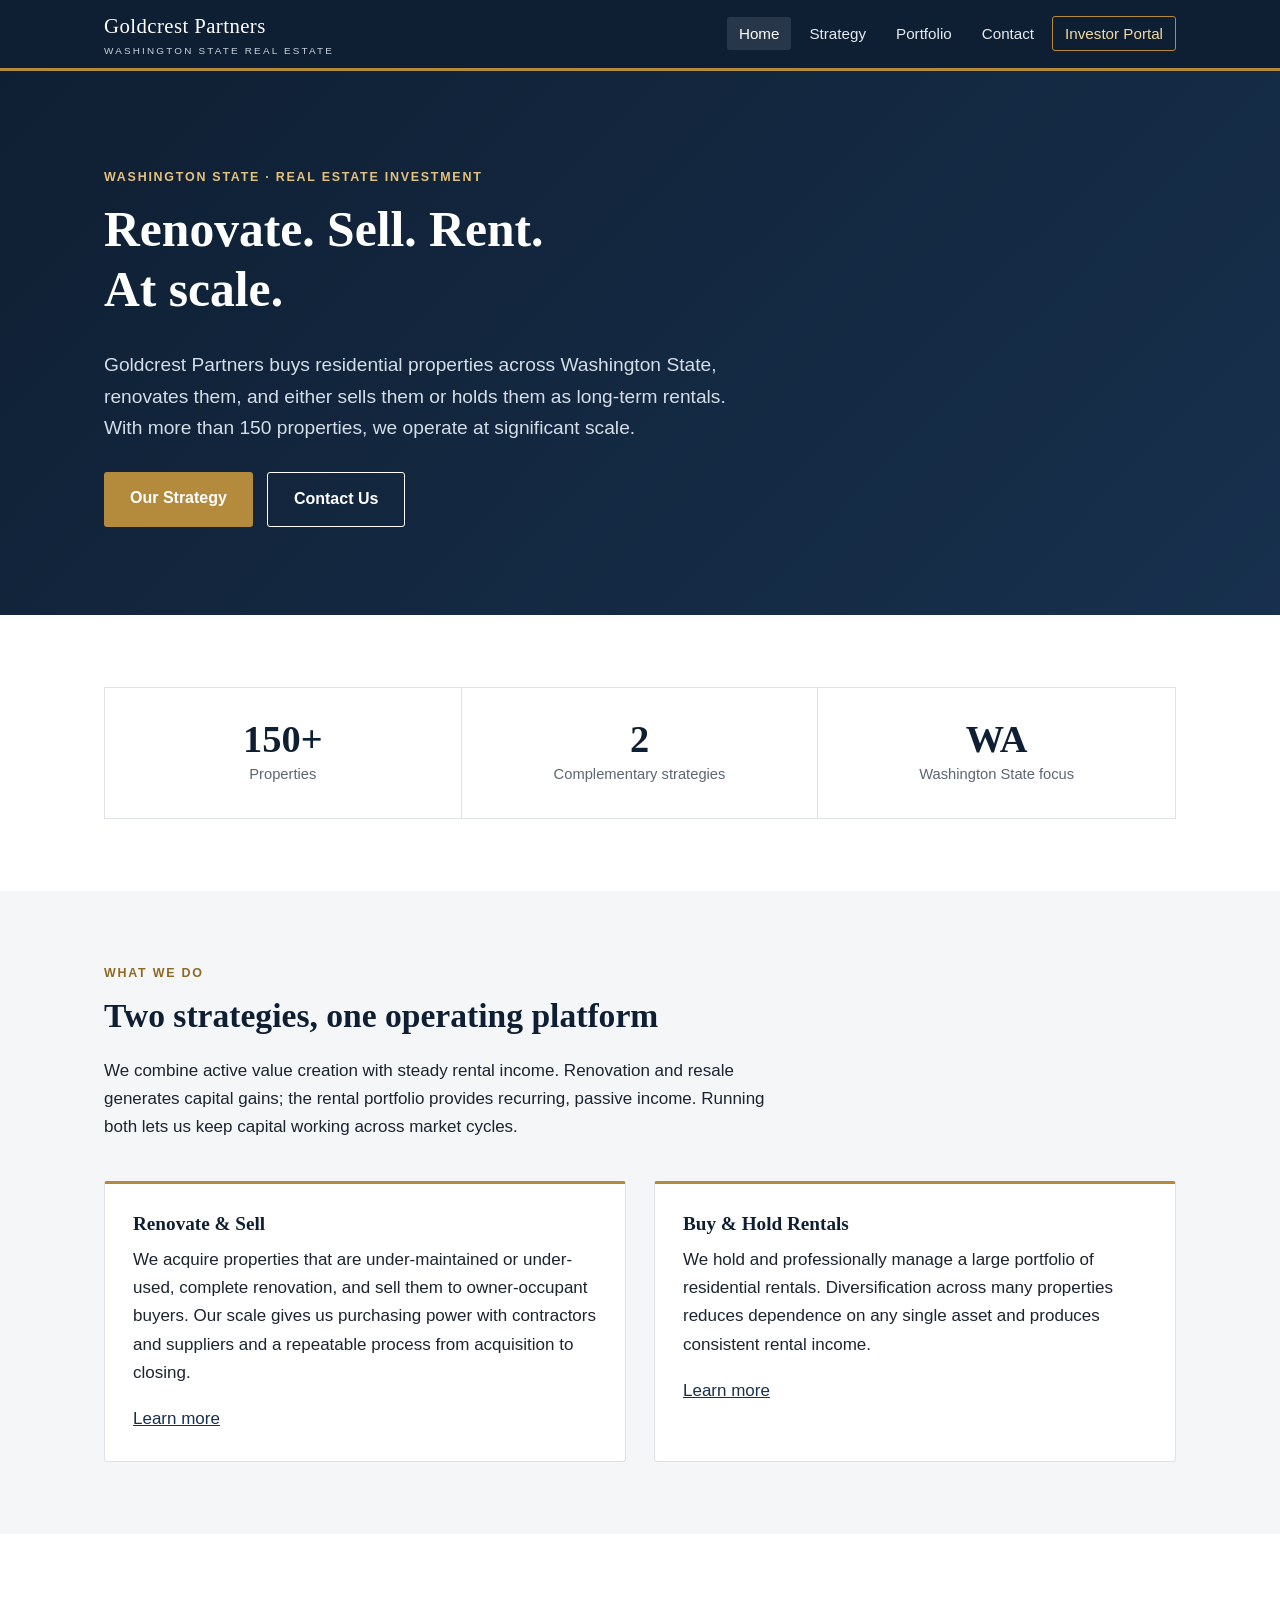
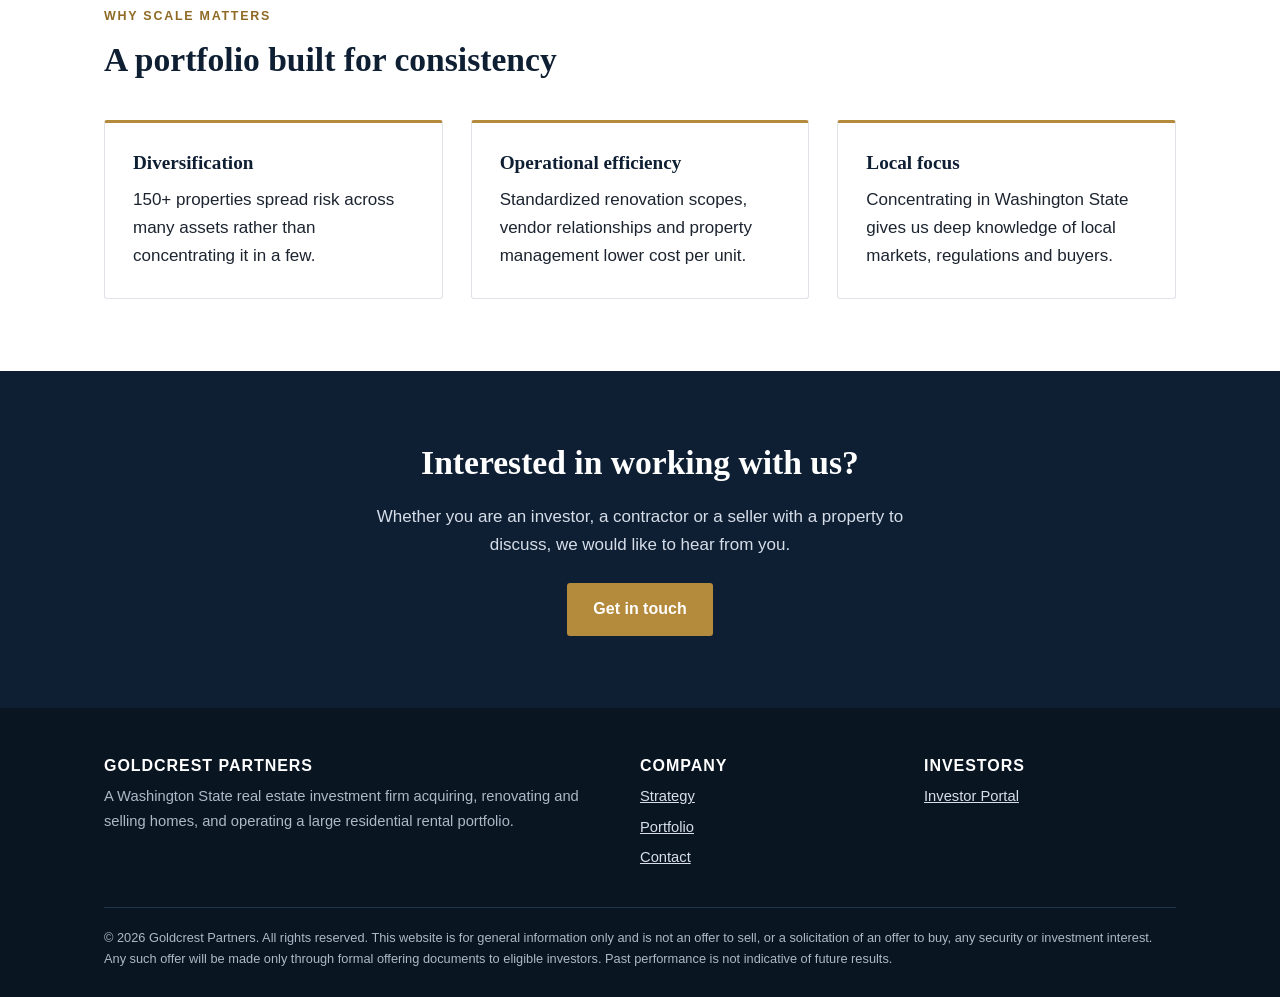
==== goldcrest/index.html @ 15b46da2 "Add Goldcrest Partners static website with SEO files and deploy guide Co-Authored-By: Claude Sonnet " ====
<!DOCTYPE html>
<html lang="en">
<head>
<meta charset="utf-8">
<meta name="viewport" content="width=device-width, initial-scale=1">
<title>Goldcrest Partners | Washington State Real Estate Investment</title>
<meta name="description" content="Goldcrest Partners renovates and sells homes and operates a 150+ property rental portfolio across Washington State.">
<meta name="robots" content="index, follow">
<link rel="canonical" href="https://www.example.com/">
<meta property="og:type" content="website">
<meta property="og:site_name" content="Goldcrest Partners">
<meta property="og:title" content="Goldcrest Partners | Washington State Real Estate Investment">
<meta property="og:description" content="Goldcrest Partners renovates and sells homes and operates a 150+ property rental portfolio across Washington State.">
<meta property="og:url" content="https://www.example.com/">
<link rel="icon" href="favicon.svg" type="image/svg+xml">
<link rel="stylesheet" href="css/styles.css">
<script type="application/ld+json">
{"@context":"https://schema.org","@type":"Organization","name":"Goldcrest Partners","url":"https://www.example.com/","description":"Washington State real estate investment firm: renovation and resale of residential properties and a large rental portfolio."}
</script>
</head>
<body>
<a class="skip" href="#main">Skip to content</a>
<header class="site-header">
<div class="wrap">
<a class="brand" href="index.html" aria-label="Goldcrest Partners home"><span>Goldcrest Partners<small>Washington State Real Estate</small></span></a>
<button class="nav-toggle" aria-controls="site-nav" aria-expanded="false">Menu</button>
<nav class="nav" id="site-nav" aria-label="Main"><ul><li><a href="index.html" aria-current="page">Home</a></li><li><a href="strategy.html">Strategy</a></li><li><a href="portfolio.html">Portfolio</a></li><li><a href="contact.html">Contact</a></li><li><a class="portal-link" href="portal.html">Investor Portal</a></li></ul></nav>
</div>
</header>
<main id="main">
<div class="hero"><div class="wrap">
<div class="eyebrow">Washington State &middot; Real Estate Investment</div>
<h1>Renovate. Sell. Rent. At scale.</h1>
<p class="lead">Goldcrest Partners buys residential properties across Washington State, renovates them, and either sells them or holds them as long-term rentals. With more than 150 properties, we operate at significant scale.</p>
<div class="actions"><a class="btn" href="strategy.html">Our Strategy</a><a class="btn outline" href="contact.html">Contact Us</a></div>
</div></div>
<section><div class="wrap">
<div class="stats">
<div class="stat"><strong>150+</strong><span>Properties</span></div>
<div class="stat"><strong>2</strong><span>Complementary strategies</span></div>
<div class="stat"><strong>WA</strong><span>Washington State focus</span></div>
</div></div></section>
<section class="alt"><div class="wrap">
<div class="section-head"><div class="eyebrow">What we do</div><h2>Two strategies, one operating platform</h2>
<p>We combine active value creation with steady rental income. Renovation and resale generates capital gains; the rental portfolio provides recurring, passive income. Running both lets us keep capital working across market cycles.</p></div>
<div class="grid g2">
<div class="card"><h3>Renovate &amp; Sell</h3><p>We acquire properties that are under-maintained or under-used, complete renovation, and sell them to owner-occupant buyers. Our scale gives us purchasing power with contractors and suppliers and a repeatable process from acquisition to closing.</p><p><a href="strategy.html#flip">Learn more</a></p></div>
<div class="card"><h3>Buy &amp; Hold Rentals</h3><p>We hold and professionally manage a large portfolio of residential rentals. Diversification across many properties reduces dependence on any single asset and produces consistent rental income.</p><p><a href="strategy.html#rental">Learn more</a></p></div>
</div></div></section>
<section><div class="wrap">
<div class="section-head"><div class="eyebrow">Why scale matters</div><h2>A portfolio built for consistency</h2></div>
<div class="grid g3">
<div class="card"><h3>Diversification</h3><p>150+ properties spread risk across many assets rather than concentrating it in a few.</p></div>
<div class="card"><h3>Operational efficiency</h3><p>Standardized renovation scopes, vendor relationships and property management lower cost per unit.</p></div>
<div class="card"><h3>Local focus</h3><p>Concentrating in Washington State gives us deep knowledge of local markets, regulations and buyers.</p></div>
</div></div></section>
<section class="cta"><div class="wrap"><h2>Interested in working with us?</h2><p>Whether you are an investor, a contractor or a seller with a property to discuss, we would like to hear from you.</p><a class="btn" href="contact.html">Get in touch</a></div></section>
</main>
<footer class="site-footer">
<div class="wrap">
<div class="foot-grid">
<div><h3>Goldcrest Partners</h3><p>A Washington State real estate investment firm acquiring, renovating and selling homes, and operating a large residential rental portfolio.</p></div>
<div><h3>Company</h3><ul><li><a href="strategy.html">Strategy</a></li><li><a href="portfolio.html">Portfolio</a></li><li><a href="contact.html">Contact</a></li></ul></div>
<div><h3>Investors</h3><ul><li><a href="portal.html">Investor Portal</a></li></ul></div>
</div>
<div class="legal">&copy; <span id="yr">2026</span> Goldcrest Partners. All rights reserved. This website is for general information only and is not an offer to sell, or a solicitation of an offer to buy, any security or investment interest. Any such offer will be made only through formal offering documents to eligible investors. Past performance is not indicative of future results.</div>
</div>
</footer>
<script src="js/main.js"></script>
</body>
</html>
---- goldcrest/css/styles.css ----
:root{
  --navy:#0f1f33;
  --navy-2:#17304d;
  --gold:#b48a3c;
  --gold-dark:#8f6a25;
  --ink:#1c2430;
  --muted:#5b6675;
  --line:#dfe3e8;
  --bg:#ffffff;
  --bg-alt:#f5f6f8;
  --max:1120px;
  --serif:Georgia,"Times New Roman",serif;
  --sans:-apple-system,BlinkMacSystemFont,"Segoe UI",Roboto,Helvetica,Arial,sans-serif;
}
*{box-sizing:border-box}
html{scroll-behavior:auto}
body{margin:0;font-family:var(--sans);color:var(--ink);background:var(--bg);line-height:1.65;font-size:17px}
img,svg{max-width:100%;display:block}
a{color:var(--navy-2)}
a:hover{color:var(--gold-dark)}
.wrap{max-width:var(--max);margin:0 auto;padding:0 24px}
h1,h2,h3{font-family:var(--serif);color:var(--navy);line-height:1.2;margin:0 0 .6em;font-weight:600}
h1{font-size:clamp(2rem,4.2vw,3.1rem)}
h2{font-size:clamp(1.55rem,2.8vw,2.1rem)}
h3{font-size:1.2rem}
p{margin:0 0 1.1em}
.eyebrow{font-size:.78rem;letter-spacing:.14em;text-transform:uppercase;color:var(--gold-dark);font-weight:600;margin-bottom:.8rem}
.skip{position:absolute;left:-999px;top:0;background:var(--navy);color:#fff;padding:10px 14px;z-index:20}
.skip:focus{left:8px;top:8px}

/* header */
.site-header{background:var(--navy);color:#fff;position:sticky;top:0;z-index:10;border-bottom:3px solid var(--gold)}
.site-header .wrap{display:flex;align-items:center;justify-content:space-between;min-height:68px}
.brand{display:flex;align-items:center;gap:12px;color:#fff;text-decoration:none;font-family:var(--serif);font-size:1.3rem;letter-spacing:.02em}
.brand:hover{color:#fff}
.brand small{display:block;font-family:var(--sans);font-size:.62rem;letter-spacing:.22em;text-transform:uppercase;color:#c9d2de}
.nav ul{list-style:none;margin:0;padding:0;display:flex;gap:6px;align-items:center}
.nav a{color:#e6ebf2;text-decoration:none;padding:8px 12px;font-size:.95rem;border-radius:3px}
.nav a:hover,.nav a[aria-current="page"]{color:#fff;background:rgba(255,255,255,.1)}
.nav .portal-link{border:1px solid var(--gold);color:#f1d9a3}
.nav-toggle{display:none;background:none;border:1px solid #5d7089;color:#fff;padding:8px 12px;font-size:.9rem;border-radius:3px;cursor:pointer}

/* buttons */
.btn{display:inline-block;padding:13px 26px;background:var(--gold);color:#fff;text-decoration:none;font-weight:600;border-radius:3px;border:0;font-size:1rem;cursor:pointer;font-family:var(--sans)}
.btn:hover{background:var(--gold-dark);color:#fff}
.btn.outline{background:transparent;border:1px solid #fff}
.btn.outline:hover{background:rgba(255,255,255,.12)}

/* hero */
.hero{background:linear-gradient(135deg,var(--navy) 0%,var(--navy-2) 100%);color:#fff;padding:96px 0 88px}
.hero h1{color:#fff;max-width:18ch}
.hero p.lead{font-size:1.2rem;color:#d5dde8;max-width:62ch}
.hero .eyebrow{color:#e3c27d}
.hero .actions{display:flex;gap:14px;flex-wrap:wrap;margin-top:28px}
.page-hero{background:var(--navy);color:#fff;padding:64px 0 56px}
.page-hero h1{color:#fff;margin-bottom:.3em}
.page-hero p{color:#d5dde8;max-width:64ch;margin:0}
.page-hero .eyebrow{color:#e3c27d}

/* sections */
section{padding:72px 0}
section.alt{background:var(--bg-alt)}
.section-head{max-width:70ch;margin-bottom:40px}
.grid{display:grid;gap:28px}
.g2{grid-template-columns:repeat(2,1fr)}
.g3{grid-template-columns:repeat(3,1fr)}
.card{background:#fff;border:1px solid var(--line);border-top:3px solid var(--gold);padding:28px;border-radius:3px}
.card p:last-child{margin-bottom:0}
.stats{display:grid;grid-template-columns:repeat(3,1fr);gap:0;border:1px solid var(--line);background:#fff}
.stat{padding:30px;text-align:center;border-right:1px solid var(--line)}
.stat:last-child{border-right:0}
.stat strong{display:block;font-family:var(--serif);font-size:2.4rem;color:var(--navy);line-height:1.1}
.stat span{color:var(--muted);font-size:.92rem}
.steps{counter-reset:s;list-style:none;margin:0;padding:0;display:grid;gap:18px}
.steps li{counter-increment:s;position:relative;padding:4px 0 4px 56px}
.steps li::before{content:counter(s);position:absolute;left:0;top:0;width:38px;height:38px;border-radius:50%;background:var(--navy);color:#fff;display:flex;align-items:center;justify-content:center;font-family:var(--serif)}
.steps strong{display:block;color:var(--navy)}
.checks{list-style:none;padding:0;margin:0 0 1.1em}
.checks li{padding-left:26px;position:relative;margin-bottom:.5em}
.checks li::before{content:"";position:absolute;left:0;top:.65em;width:12px;height:2px;background:var(--gold)}
table.data{width:100%;border-collapse:collapse;background:#fff;border:1px solid var(--line)}
table.data th,table.data td{text-align:left;padding:14px 18px;border-bottom:1px solid var(--line);vertical-align:top}
table.data th{background:var(--navy);color:#fff;font-weight:600;font-size:.92rem}
.cta{background:var(--navy);color:#fff;text-align:center}
.cta h2{color:#fff}
.cta p{color:#d5dde8;max-width:60ch;margin:0 auto 24px}
.note{font-size:.88rem;color:var(--muted)}

/* forms */
form{max-width:560px}
label{display:block;font-weight:600;margin:0 0 6px;font-size:.95rem;color:var(--navy)}
input,select,textarea{width:100%;padding:12px 14px;border:1px solid #b9c1cc;border-radius:3px;font:inherit;margin-bottom:18px;background:#fff;color:var(--ink)}
input:focus,select:focus,textarea:focus{outline:2px solid var(--gold);outline-offset:1px}
textarea{min-height:140px;resize:vertical}
.form-msg{display:none;padding:14px 16px;border-left:4px solid var(--gold);background:#fbf5e8;margin-top:18px;font-size:.95rem}
.form-msg.show{display:block}
.hp{position:absolute;left:-9999px}
.portal-box{max-width:440px;margin:0 auto;background:#fff;border:1px solid var(--line);border-top:3px solid var(--gold);padding:36px;border-radius:3px}

/* footer */
.site-footer{background:#0a1522;color:#aeb9c8;padding:48px 0 28px;font-size:.92rem}
.site-footer a{color:#d7dee9}
.foot-grid{display:grid;grid-template-columns:2fr 1fr 1fr;gap:32px;margin-bottom:32px}
.site-footer h3{color:#fff;font-size:1rem;font-family:var(--sans);letter-spacing:.06em;text-transform:uppercase}
.site-footer ul{list-style:none;margin:0;padding:0}
.site-footer li{margin-bottom:6px}
.legal{border-top:1px solid #213349;padding-top:20px;font-size:.8rem;line-height:1.6}

@media(max-width:820px){
  .g2,.g3,.stats,.foot-grid{grid-template-columns:1fr}
  .stat{border-right:0;border-bottom:1px solid var(--line)}
  .stat:last-child{border-bottom:0}
  .nav-toggle{display:block}
  .nav{display:none;position:absolute;left:0;right:0;top:100%;background:var(--navy);border-bottom:3px solid var(--gold)}
  .nav.open{display:block}
  .nav ul{flex-direction:column;align-items:stretch;padding:12px 24px 20px}
  .site-header .wrap{position:relative}
  section{padding:52px 0}
  .hero{padding:64px 0}
}
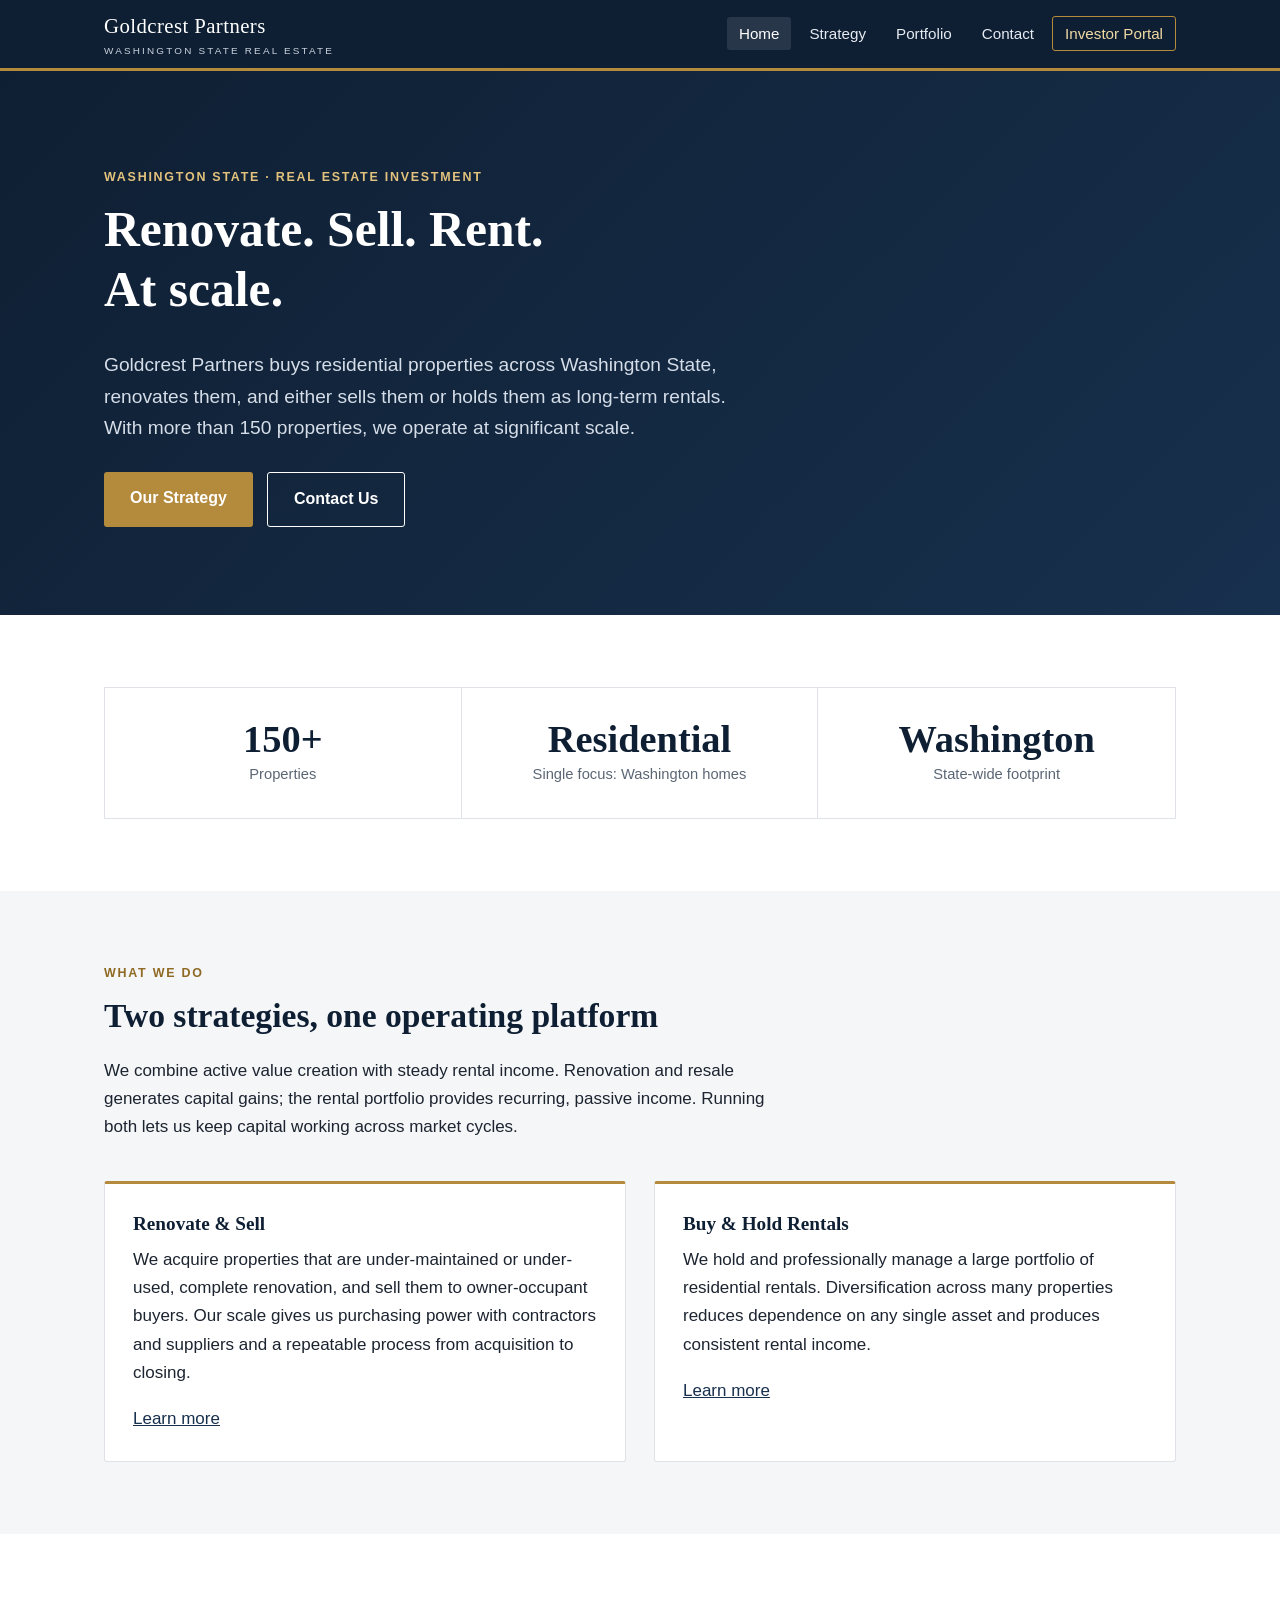
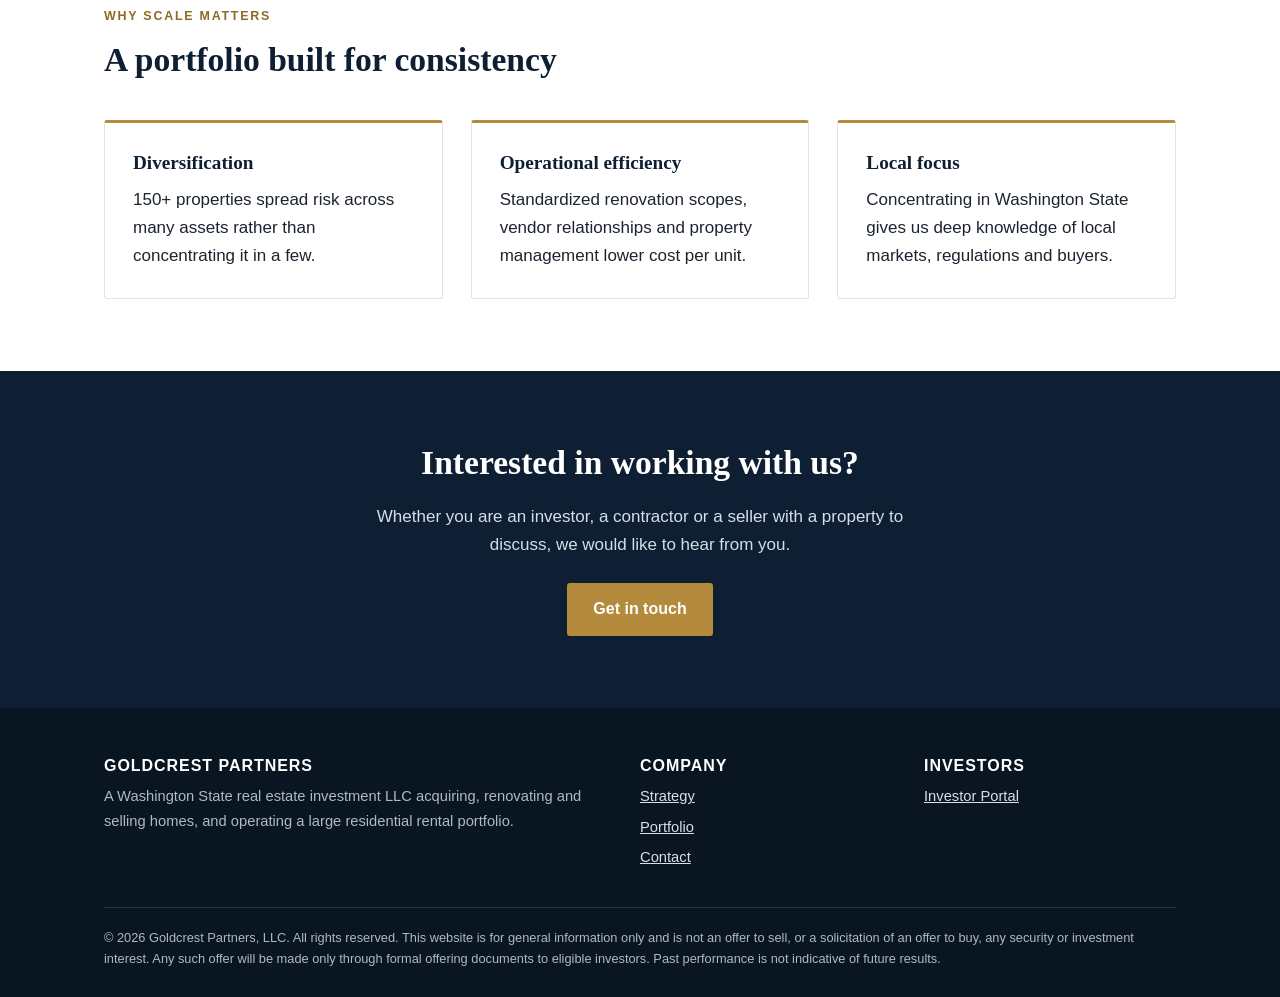
==== commit 0958dee3: "Present firm as an LLC and limit stat tiles to footprint only Co-Authored-By: Claude Sonnet 5.5 <nor" ====
--- a/goldcrest/index.html
+++ b/goldcrest/index.html
@@ -37,8 +37,8 @@
 <section><div class="wrap">
 <div class="stats">
 <div class="stat"><strong>150+</strong><span>Properties</span></div>
-<div class="stat"><strong>2</strong><span>Complementary strategies</span></div>
-<div class="stat"><strong>WA</strong><span>Washington State focus</span></div>
+<div class="stat"><strong>Residential</strong><span>Single focus: Washington homes</span></div>
+<div class="stat"><strong>Washington</strong><span>State-wide footprint</span></div>
 </div></div></section>
 <section class="alt"><div class="wrap">
 <div class="section-head"><div class="eyebrow">What we do</div><h2>Two strategies, one operating platform</h2>
@@ -59,11 +59,11 @@
 <footer class="site-footer">
 <div class="wrap">
 <div class="foot-grid">
-<div><h3>Goldcrest Partners</h3><p>A Washington State real estate investment firm acquiring, renovating and selling homes, and operating a large residential rental portfolio.</p></div>
+<div><h3>Goldcrest Partners</h3><p>A Washington State real estate investment LLC acquiring, renovating and selling homes, and operating a large residential rental portfolio.</p></div>
 <div><h3>Company</h3><ul><li><a href="strategy.html">Strategy</a></li><li><a href="portfolio.html">Portfolio</a></li><li><a href="contact.html">Contact</a></li></ul></div>
 <div><h3>Investors</h3><ul><li><a href="portal.html">Investor Portal</a></li></ul></div>
 </div>
-<div class="legal">&copy; <span id="yr">2026</span> Goldcrest Partners. All rights reserved. This website is for general information only and is not an offer to sell, or a solicitation of an offer to buy, any security or investment interest. Any such offer will be made only through formal offering documents to eligible investors. Past performance is not indicative of future results.</div>
+<div class="legal">&copy; <span id="yr">2026</span> Goldcrest Partners, LLC. All rights reserved. This website is for general information only and is not an offer to sell, or a solicitation of an offer to buy, any security or investment interest. Any such offer will be made only through formal offering documents to eligible investors. Past performance is not indicative of future results.</div>
 </div>
 </footer>
 <script src="js/main.js"></script>
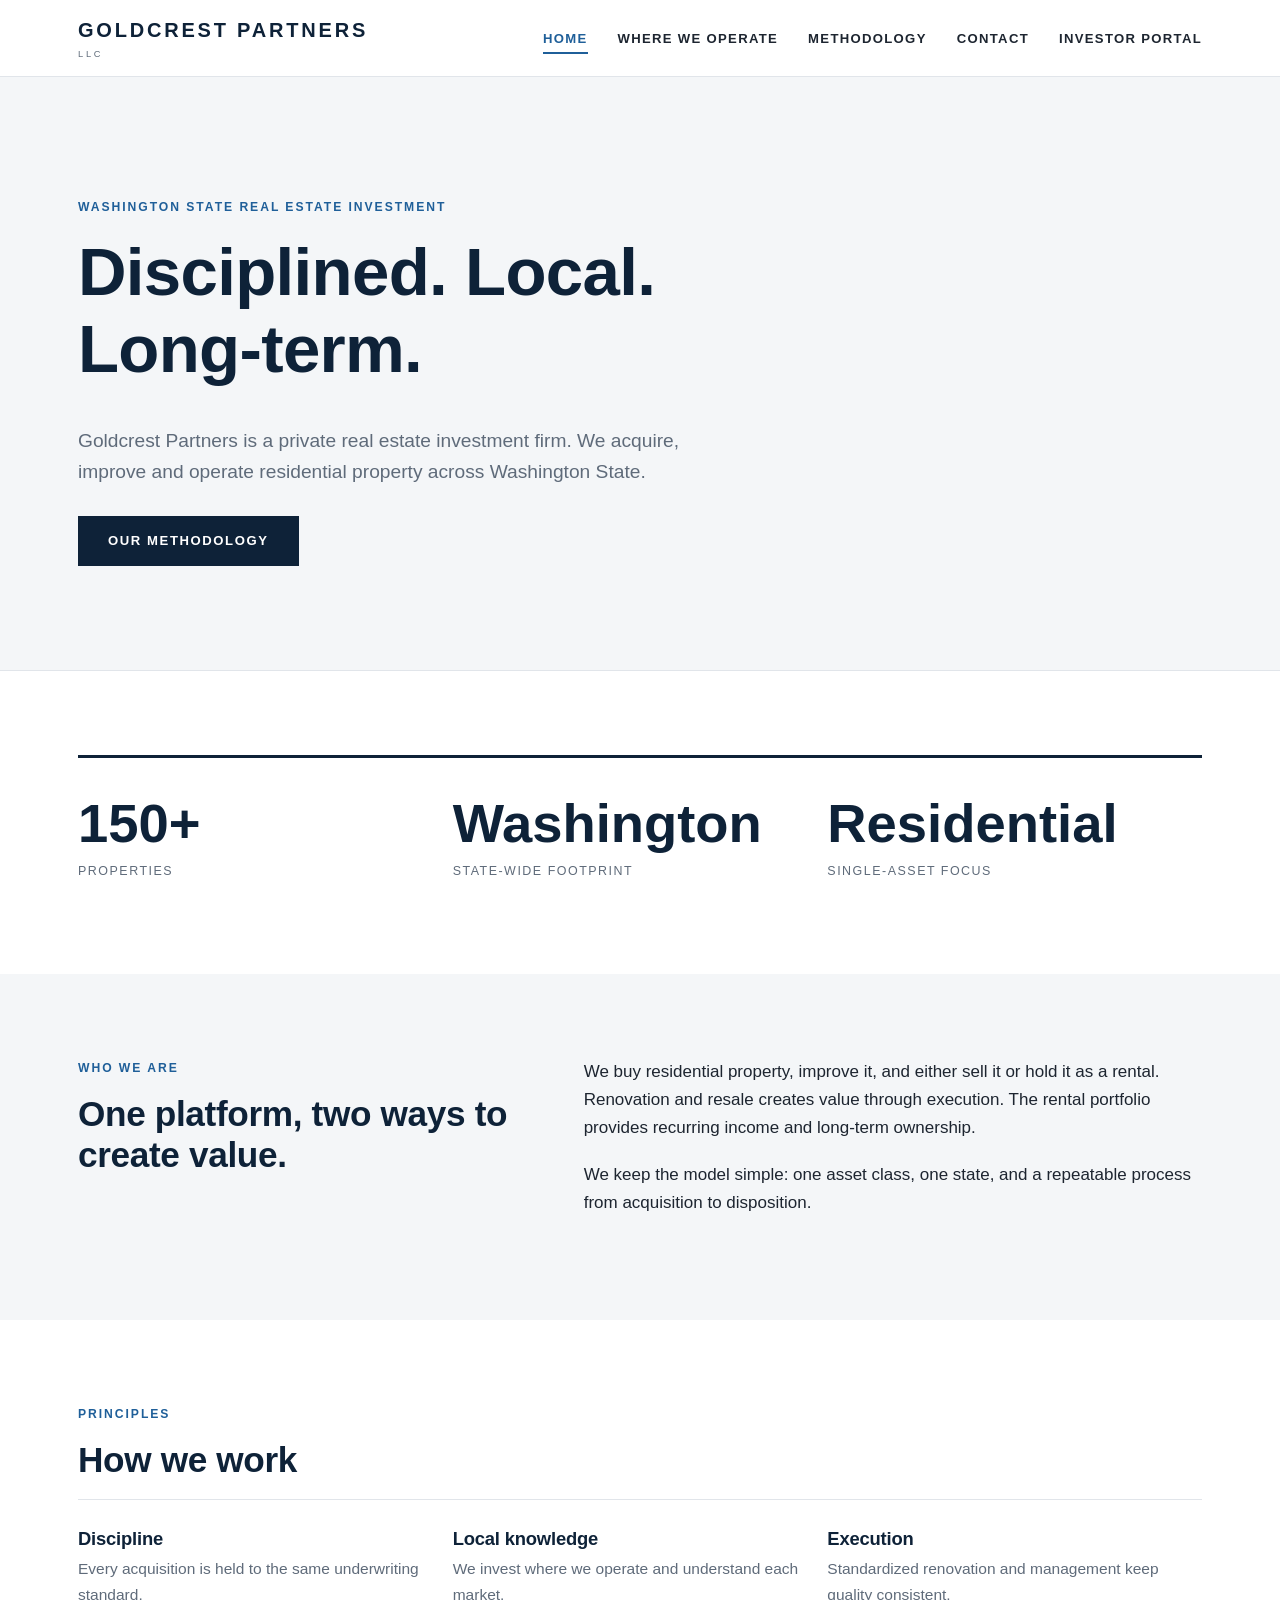
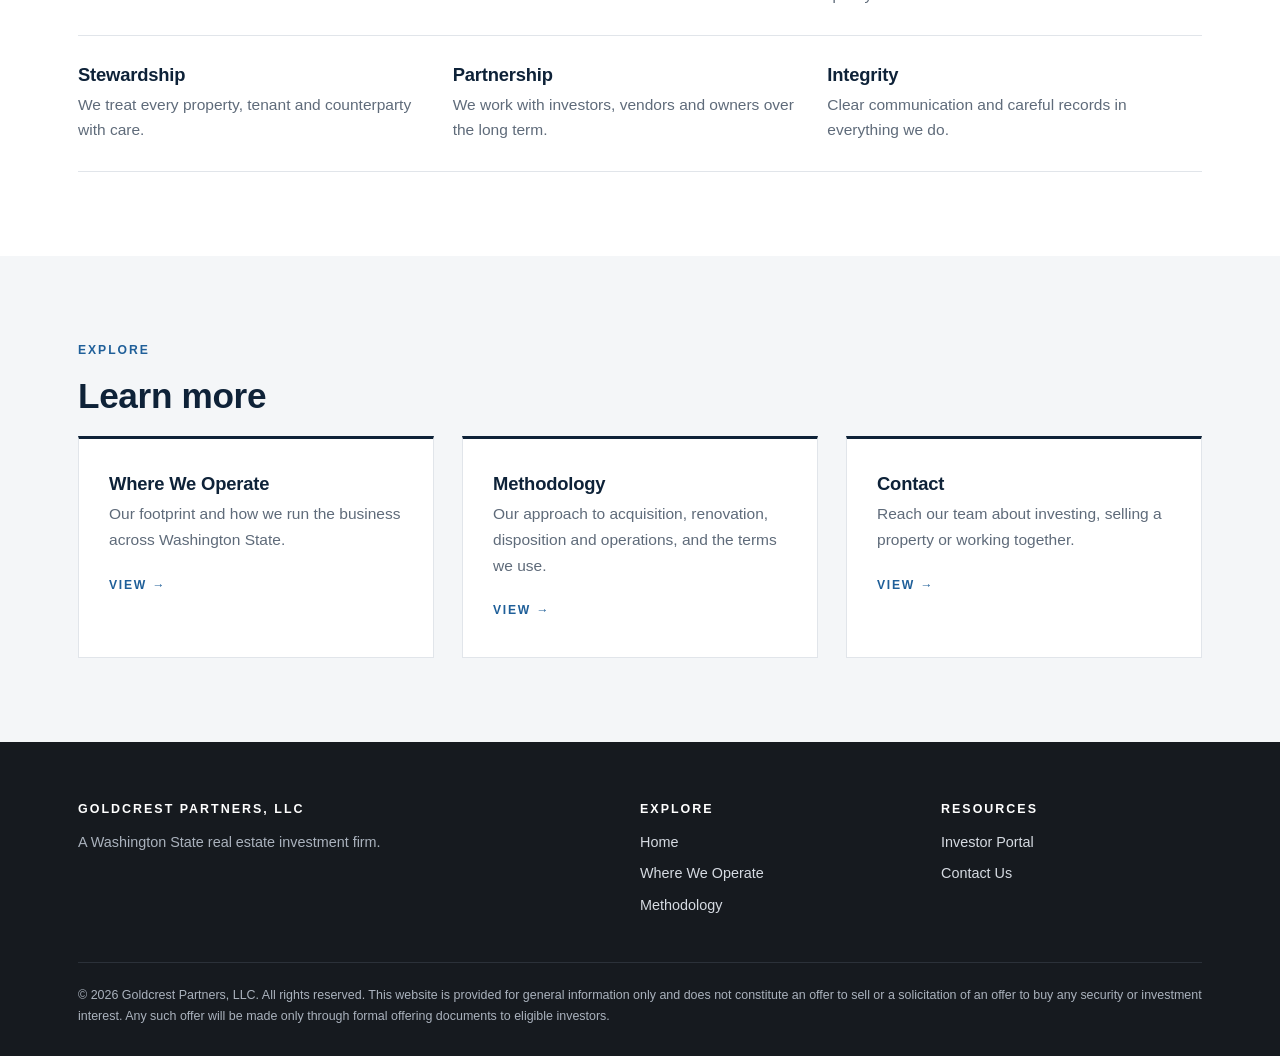
==== commit 1e087aff: "Restructure site: operations, methodology and contact pages; decoy-style portal login Co-Authored-By" ====
--- a/goldcrest/index.html
+++ b/goldcrest/index.html
@@ -3,69 +3,65 @@
 <head>
 <meta charset="utf-8">
 <meta name="viewport" content="width=device-width, initial-scale=1">
-<title>Goldcrest Partners | Washington State Real Estate Investment</title>
-<meta name="description" content="Goldcrest Partners renovates and sells homes and operates a 150+ property rental portfolio across Washington State.">
+<title>Goldcrest Partners, LLC | Washington State Real Estate</title>
+<meta name="description" content="Goldcrest Partners, LLC is a Washington State real estate investment firm focused on residential renovation, resale and rental.">
 <meta name="robots" content="index, follow">
 <link rel="canonical" href="https://www.example.com/">
 <meta property="og:type" content="website">
-<meta property="og:site_name" content="Goldcrest Partners">
-<meta property="og:title" content="Goldcrest Partners | Washington State Real Estate Investment">
-<meta property="og:description" content="Goldcrest Partners renovates and sells homes and operates a 150+ property rental portfolio across Washington State.">
+<meta property="og:site_name" content="Goldcrest Partners, LLC">
+<meta property="og:title" content="Goldcrest Partners, LLC | Washington State Real Estate">
+<meta property="og:description" content="Goldcrest Partners, LLC is a Washington State real estate investment firm focused on residential renovation, resale and rental.">
 <meta property="og:url" content="https://www.example.com/">
 <link rel="icon" href="favicon.svg" type="image/svg+xml">
 <link rel="stylesheet" href="css/styles.css">
-<script type="application/ld+json">
-{"@context":"https://schema.org","@type":"Organization","name":"Goldcrest Partners","url":"https://www.example.com/","description":"Washington State real estate investment firm: renovation and resale of residential properties and a large rental portfolio."}
-</script>
+<script type="application/ld+json">{"@context":"https://schema.org","@type":"Organization","name":"Goldcrest Partners, LLC","url":"https://www.example.com/","description":"Washington State real estate investment firm."}</script>
 </head>
 <body>
 <a class="skip" href="#main">Skip to content</a>
-<header class="site-header">
-<div class="wrap">
-<a class="brand" href="index.html" aria-label="Goldcrest Partners home"><span>Goldcrest Partners<small>Washington State Real Estate</small></span></a>
+<header class="site-header"><div class="wrap">
+<a class="brand" href="index.html" aria-label="Goldcrest Partners home">Goldcrest Partners<small>LLC</small></a>
 <button class="nav-toggle" aria-controls="site-nav" aria-expanded="false">Menu</button>
-<nav class="nav" id="site-nav" aria-label="Main"><ul><li><a href="index.html" aria-current="page">Home</a></li><li><a href="strategy.html">Strategy</a></li><li><a href="portfolio.html">Portfolio</a></li><li><a href="contact.html">Contact</a></li><li><a class="portal-link" href="portal.html">Investor Portal</a></li></ul></nav>
+<nav class="nav" id="site-nav" aria-label="Main"><ul><li><a href="index.html" aria-current="page">Home</a></li><li><a href="operations.html">Where We Operate</a></li><li><a href="methodology.html">Methodology</a></li><li><a href="contact.html">Contact</a></li><li><a href="portal.html">Investor Portal</a></li></ul></nav>
+</div></header>
+<main id="main">
+<div class="hero"><div class="wrap"><div class="kicker">Washington State Real Estate Investment</div>
+<h1>Disciplined. Local. Long-term.</h1>
+<p class="lead">Goldcrest Partners is a private real estate investment firm. We acquire, improve and operate residential property across Washington State.</p>
+<a class="btn" href="methodology.html">Our Methodology</a></div></div>
+<section><div class="wrap"><div class="stats">
+<div class="stat"><strong>150+</strong><span>Properties</span></div>
+<div class="stat"><strong>Washington</strong><span>State-wide footprint</span></div>
+<div class="stat"><strong>Residential</strong><span>Single-asset focus</span></div>
+</div></div></section>
+<section class="alt"><div class="wrap"><div class="split">
+<div><div class="kicker">Who we are</div><h2>One platform, two ways to create value.</h2></div>
+<div><p>We buy residential property, improve it, and either sell it or hold it as a rental. Renovation and resale creates value through execution. The rental portfolio provides recurring income and long-term ownership.</p>
+<p>We keep the model simple: one asset class, one state, and a repeatable process from acquisition to disposition.</p></div>
+</div></div></section>
+<section><div class="wrap"><div class="kicker">Principles</div><h2>How we work</h2>
+<div class="principles">
+<div class="principle"><h3>Discipline</h3><p>Every acquisition is held to the same underwriting standard.</p></div>
+<div class="principle"><h3>Local knowledge</h3><p>We invest where we operate and understand each market.</p></div>
+<div class="principle"><h3>Execution</h3><p>Standardized renovation and management keep quality consistent.</p></div>
+<div class="principle"><h3>Stewardship</h3><p>We treat every property, tenant and counterparty with care.</p></div>
+<div class="principle"><h3>Partnership</h3><p>We work with investors, vendors and owners over the long term.</p></div>
+<div class="principle"><h3>Integrity</h3><p>Clear communication and careful records in everything we do.</p></div>
+</div></div></section>
+<section class="alt"><div class="wrap"><div class="kicker">Explore</div><h2>Learn more</h2>
+<div class="cards">
+<a class="cardlink" href="operations.html"><h3>Where We Operate</h3><p>Our footprint and how we run the business across Washington State.</p><span class="more">View &rarr;</span></a>
+<a class="cardlink" href="methodology.html"><h3>Methodology</h3><p>Our approach to acquisition, renovation, disposition and operations, and the terms we use.</p><span class="more">View &rarr;</span></a>
+<a class="cardlink" href="contact.html"><h3>Contact</h3><p>Reach our team about investing, selling a property or working together.</p><span class="more">View &rarr;</span></a>
+</div></div></section>
+</main>
+<footer class="site-footer"><div class="wrap">
+<div class="foot-grid">
+<div><h3>Goldcrest Partners, LLC</h3><p>A Washington State real estate investment firm.</p></div>
+<div><h3>Explore</h3><ul><li><a href="index.html">Home</a></li><li><a href="operations.html">Where We Operate</a></li><li><a href="methodology.html">Methodology</a></li></ul></div>
+<div><h3>Resources</h3><ul><li><a href="portal.html">Investor Portal</a></li><li><a href="contact.html">Contact Us</a></li></ul></div>
 </div>
-</header>
-<main id="main">
-<div class="hero"><div class="wrap">
-<div class="eyebrow">Washington State &middot; Real Estate Investment</div>
-<h1>Renovate. Sell. Rent. At scale.</h1>
-<p class="lead">Goldcrest Partners buys residential properties across Washington State, renovates them, and either sells them or holds them as long-term rentals. With more than 150 properties, we operate at significant scale.</p>
-<div class="actions"><a class="btn" href="strategy.html">Our Strategy</a><a class="btn outline" href="contact.html">Contact Us</a></div>
-</div></div>
-<section><div class="wrap">
-<div class="stats">
-<div class="stat"><strong>150+</strong><span>Properties</span></div>
-<div class="stat"><strong>Residential</strong><span>Single focus: Washington homes</span></div>
-<div class="stat"><strong>Washington</strong><span>State-wide footprint</span></div>
-</div></div></section>
-<section class="alt"><div class="wrap">
-<div class="section-head"><div class="eyebrow">What we do</div><h2>Two strategies, one operating platform</h2>
-<p>We combine active value creation with steady rental income. Renovation and resale generates capital gains; the rental portfolio provides recurring, passive income. Running both lets us keep capital working across market cycles.</p></div>
-<div class="grid g2">
-<div class="card"><h3>Renovate &amp; Sell</h3><p>We acquire properties that are under-maintained or under-used, complete renovation, and sell them to owner-occupant buyers. Our scale gives us purchasing power with contractors and suppliers and a repeatable process from acquisition to closing.</p><p><a href="strategy.html#flip">Learn more</a></p></div>
-<div class="card"><h3>Buy &amp; Hold Rentals</h3><p>We hold and professionally manage a large portfolio of residential rentals. Diversification across many properties reduces dependence on any single asset and produces consistent rental income.</p><p><a href="strategy.html#rental">Learn more</a></p></div>
-</div></div></section>
-<section><div class="wrap">
-<div class="section-head"><div class="eyebrow">Why scale matters</div><h2>A portfolio built for consistency</h2></div>
-<div class="grid g3">
-<div class="card"><h3>Diversification</h3><p>150+ properties spread risk across many assets rather than concentrating it in a few.</p></div>
-<div class="card"><h3>Operational efficiency</h3><p>Standardized renovation scopes, vendor relationships and property management lower cost per unit.</p></div>
-<div class="card"><h3>Local focus</h3><p>Concentrating in Washington State gives us deep knowledge of local markets, regulations and buyers.</p></div>
-</div></div></section>
-<section class="cta"><div class="wrap"><h2>Interested in working with us?</h2><p>Whether you are an investor, a contractor or a seller with a property to discuss, we would like to hear from you.</p><a class="btn" href="contact.html">Get in touch</a></div></section>
-</main>
-<footer class="site-footer">
-<div class="wrap">
-<div class="foot-grid">
-<div><h3>Goldcrest Partners</h3><p>A Washington State real estate investment LLC acquiring, renovating and selling homes, and operating a large residential rental portfolio.</p></div>
-<div><h3>Company</h3><ul><li><a href="strategy.html">Strategy</a></li><li><a href="portfolio.html">Portfolio</a></li><li><a href="contact.html">Contact</a></li></ul></div>
-<div><h3>Investors</h3><ul><li><a href="portal.html">Investor Portal</a></li></ul></div>
-</div>
-<div class="legal">&copy; <span id="yr">2026</span> Goldcrest Partners, LLC. All rights reserved. This website is for general information only and is not an offer to sell, or a solicitation of an offer to buy, any security or investment interest. Any such offer will be made only through formal offering documents to eligible investors. Past performance is not indicative of future results.</div>
-</div>
-</footer>
+<div class="legal">&copy; 2026 Goldcrest Partners, LLC. All rights reserved. This website is provided for general information only and does not constitute an offer to sell or a solicitation of an offer to buy any security or investment interest. Any such offer will be made only through formal offering documents to eligible investors.</div>
+</div></footer>
 <script src="js/main.js"></script>
 </body>
 </html>
--- a/goldcrest/css/styles.css
+++ b/goldcrest/css/styles.css
@@ -1,120 +1,106 @@
 :root{
-  --navy:#0f1f33;
-  --navy-2:#17304d;
-  --gold:#b48a3c;
-  --gold-dark:#8f6a25;
-  --ink:#1c2430;
-  --muted:#5b6675;
-  --line:#dfe3e8;
+  --navy:#0e2238;
+  --navy-2:#1b3a5c;
+  --accent:#1f5f99;
+  --ink:#1d2530;
+  --muted:#5f6b7a;
+  --line:#e1e5ea;
   --bg:#ffffff;
-  --bg-alt:#f5f6f8;
-  --max:1120px;
-  --serif:Georgia,"Times New Roman",serif;
-  --sans:-apple-system,BlinkMacSystemFont,"Segoe UI",Roboto,Helvetica,Arial,sans-serif;
+  --bg-alt:#f4f6f8;
+  --foot:#161a1f;
+  --max:1180px;
+  --sans:"Helvetica Neue",Helvetica,Arial,"Segoe UI",sans-serif;
 }
 *{box-sizing:border-box}
-html{scroll-behavior:auto}
-body{margin:0;font-family:var(--sans);color:var(--ink);background:var(--bg);line-height:1.65;font-size:17px}
-img,svg{max-width:100%;display:block}
-a{color:var(--navy-2)}
-a:hover{color:var(--gold-dark)}
-.wrap{max-width:var(--max);margin:0 auto;padding:0 24px}
-h1,h2,h3{font-family:var(--serif);color:var(--navy);line-height:1.2;margin:0 0 .6em;font-weight:600}
-h1{font-size:clamp(2rem,4.2vw,3.1rem)}
-h2{font-size:clamp(1.55rem,2.8vw,2.1rem)}
-h3{font-size:1.2rem}
+body{margin:0;font-family:var(--sans);color:var(--ink);background:var(--bg);line-height:1.65;font-size:17px;-webkit-font-smoothing:antialiased}
+a{color:var(--accent);text-decoration:none}
+a:hover{text-decoration:underline}
+.wrap{max-width:var(--max);margin:0 auto;padding:0 28px}
+h1,h2,h3{color:var(--navy);line-height:1.15;margin:0 0 .55em;font-weight:700;letter-spacing:-.01em}
+h1{font-size:clamp(2.4rem,5.6vw,4.2rem)}
+h2{font-size:clamp(1.6rem,3vw,2.2rem)}
+h3{font-size:1.15rem}
 p{margin:0 0 1.1em}
-.eyebrow{font-size:.78rem;letter-spacing:.14em;text-transform:uppercase;color:var(--gold-dark);font-weight:600;margin-bottom:.8rem}
-.skip{position:absolute;left:-999px;top:0;background:var(--navy);color:#fff;padding:10px 14px;z-index:20}
+.kicker{font-size:.76rem;letter-spacing:.16em;text-transform:uppercase;font-weight:700;color:var(--accent);margin-bottom:1rem}
+.skip{position:absolute;left:-999px;top:0;background:var(--navy);color:#fff;padding:10px 14px;z-index:30}
 .skip:focus{left:8px;top:8px}
 
-/* header */
-.site-header{background:var(--navy);color:#fff;position:sticky;top:0;z-index:10;border-bottom:3px solid var(--gold)}
-.site-header .wrap{display:flex;align-items:center;justify-content:space-between;min-height:68px}
-.brand{display:flex;align-items:center;gap:12px;color:#fff;text-decoration:none;font-family:var(--serif);font-size:1.3rem;letter-spacing:.02em}
-.brand:hover{color:#fff}
-.brand small{display:block;font-family:var(--sans);font-size:.62rem;letter-spacing:.22em;text-transform:uppercase;color:#c9d2de}
-.nav ul{list-style:none;margin:0;padding:0;display:flex;gap:6px;align-items:center}
-.nav a{color:#e6ebf2;text-decoration:none;padding:8px 12px;font-size:.95rem;border-radius:3px}
-.nav a:hover,.nav a[aria-current="page"]{color:#fff;background:rgba(255,255,255,.1)}
-.nav .portal-link{border:1px solid var(--gold);color:#f1d9a3}
-.nav-toggle{display:none;background:none;border:1px solid #5d7089;color:#fff;padding:8px 12px;font-size:.9rem;border-radius:3px;cursor:pointer}
+.site-header{background:#fff;position:sticky;top:0;z-index:20;border-bottom:1px solid var(--line)}
+.site-header .wrap{display:flex;align-items:center;justify-content:space-between;min-height:76px}
+.brand{color:var(--navy);font-weight:700;font-size:1.25rem;letter-spacing:.14em;text-transform:uppercase}
+.brand:hover{text-decoration:none}
+.brand small{display:block;font-size:.58rem;letter-spacing:.3em;color:var(--muted);font-weight:500}
+.nav ul{list-style:none;margin:0;padding:0;display:flex;gap:30px;align-items:center}
+.nav a{color:var(--ink);font-size:.82rem;letter-spacing:.1em;text-transform:uppercase;font-weight:600;padding:6px 0;border-bottom:2px solid transparent}
+.nav a:hover,.nav a[aria-current="page"]{color:var(--accent);border-bottom-color:var(--accent);text-decoration:none}
+.nav-toggle{display:none;background:none;border:1px solid var(--line);padding:8px 12px;font-size:.85rem;cursor:pointer;color:var(--navy)}
 
-/* buttons */
-.btn{display:inline-block;padding:13px 26px;background:var(--gold);color:#fff;text-decoration:none;font-weight:600;border-radius:3px;border:0;font-size:1rem;cursor:pointer;font-family:var(--sans)}
-.btn:hover{background:var(--gold-dark);color:#fff}
-.btn.outline{background:transparent;border:1px solid #fff}
-.btn.outline:hover{background:rgba(255,255,255,.12)}
+.hero{background:var(--bg-alt);padding:120px 0 104px;border-bottom:1px solid var(--line)}
+.hero h1{max-width:20ch}
+.hero .lead{font-size:1.2rem;color:var(--muted);max-width:60ch;margin-bottom:28px}
+.page-hero{background:var(--bg-alt);padding:84px 0 68px;border-bottom:1px solid var(--line)}
+.page-hero h1{font-size:clamp(2rem,4.4vw,3.2rem);max-width:20ch}
+.page-hero p{color:var(--muted);max-width:62ch;font-size:1.1rem;margin:0}
+.btn{display:inline-block;padding:14px 30px;background:var(--navy);color:#fff;font-size:.82rem;letter-spacing:.12em;text-transform:uppercase;font-weight:700;border:0;cursor:pointer;font-family:var(--sans)}
+.btn:hover{background:var(--accent);text-decoration:none;color:#fff}
 
-/* hero */
-.hero{background:linear-gradient(135deg,var(--navy) 0%,var(--navy-2) 100%);color:#fff;padding:96px 0 88px}
-.hero h1{color:#fff;max-width:18ch}
-.hero p.lead{font-size:1.2rem;color:#d5dde8;max-width:62ch}
-.hero .eyebrow{color:#e3c27d}
-.hero .actions{display:flex;gap:14px;flex-wrap:wrap;margin-top:28px}
-.page-hero{background:var(--navy);color:#fff;padding:64px 0 56px}
-.page-hero h1{color:#fff;margin-bottom:.3em}
-.page-hero p{color:#d5dde8;max-width:64ch;margin:0}
-.page-hero .eyebrow{color:#e3c27d}
-
-/* sections */
-section{padding:72px 0}
+section{padding:84px 0}
 section.alt{background:var(--bg-alt)}
-.section-head{max-width:70ch;margin-bottom:40px}
-.grid{display:grid;gap:28px}
-.g2{grid-template-columns:repeat(2,1fr)}
-.g3{grid-template-columns:repeat(3,1fr)}
-.card{background:#fff;border:1px solid var(--line);border-top:3px solid var(--gold);padding:28px;border-radius:3px}
-.card p:last-child{margin-bottom:0}
-.stats{display:grid;grid-template-columns:repeat(3,1fr);gap:0;border:1px solid var(--line);background:#fff}
-.stat{padding:30px;text-align:center;border-right:1px solid var(--line)}
-.stat:last-child{border-right:0}
-.stat strong{display:block;font-family:var(--serif);font-size:2.4rem;color:var(--navy);line-height:1.1}
-.stat span{color:var(--muted);font-size:.92rem}
-.steps{counter-reset:s;list-style:none;margin:0;padding:0;display:grid;gap:18px}
-.steps li{counter-increment:s;position:relative;padding:4px 0 4px 56px}
-.steps li::before{content:counter(s);position:absolute;left:0;top:0;width:38px;height:38px;border-radius:50%;background:var(--navy);color:#fff;display:flex;align-items:center;justify-content:center;font-family:var(--serif)}
-.steps strong{display:block;color:var(--navy)}
-.checks{list-style:none;padding:0;margin:0 0 1.1em}
-.checks li{padding-left:26px;position:relative;margin-bottom:.5em}
-.checks li::before{content:"";position:absolute;left:0;top:.65em;width:12px;height:2px;background:var(--gold)}
-table.data{width:100%;border-collapse:collapse;background:#fff;border:1px solid var(--line)}
-table.data th,table.data td{text-align:left;padding:14px 18px;border-bottom:1px solid var(--line);vertical-align:top}
-table.data th{background:var(--navy);color:#fff;font-weight:600;font-size:.92rem}
-.cta{background:var(--navy);color:#fff;text-align:center}
-.cta h2{color:#fff}
-.cta p{color:#d5dde8;max-width:60ch;margin:0 auto 24px}
+.stats{display:grid;grid-template-columns:repeat(3,1fr);border-top:3px solid var(--navy);padding-top:8px}
+.stat{padding:28px 24px 8px 0}
+.stat strong{display:block;font-size:clamp(2.2rem,4.4vw,3.4rem);color:var(--navy);line-height:1.1;font-weight:700}
+.stat span{display:block;margin-top:8px;color:var(--muted);font-size:.78rem;letter-spacing:.12em;text-transform:uppercase}
+.split{display:grid;grid-template-columns:1fr 1.4fr;gap:64px}
+.principles{display:grid;grid-template-columns:repeat(3,1fr);gap:0;border-top:1px solid var(--line)}
+.principle{padding:28px 28px 28px 0;border-bottom:1px solid var(--line)}
+.principle h3{margin-bottom:.35em}
+.principle p{color:var(--muted);margin:0;font-size:.97rem}
+.cards{display:grid;grid-template-columns:repeat(3,1fr);gap:28px}
+.cardlink{display:block;border:1px solid var(--line);background:#fff;padding:34px 30px;color:var(--ink);border-top:3px solid var(--navy)}
+.cardlink:hover{text-decoration:none;border-top-color:var(--accent);box-shadow:0 2px 14px rgba(14,34,56,.08)}
+.cardlink h3{margin-bottom:.4em}
+.cardlink p{color:var(--muted);font-size:.97rem}
+.cardlink .more{font-size:.76rem;letter-spacing:.14em;text-transform:uppercase;font-weight:700;color:var(--accent)}
+.rows{border-top:1px solid var(--line)}
+.row{display:grid;grid-template-columns:240px 1fr;gap:40px;padding:30px 0;border-bottom:1px solid var(--line)}
+.row h3{margin:0}
+.row p{margin:0;color:var(--muted)}
+dl.gloss{margin:0;border-top:1px solid var(--line)}
+dl.gloss .g{display:grid;grid-template-columns:240px 1fr;gap:40px;padding:24px 0;border-bottom:1px solid var(--line)}
+dl.gloss dt{font-weight:700;color:var(--navy)}
+dl.gloss dd{margin:0;color:var(--muted)}
 .note{font-size:.88rem;color:var(--muted)}
 
-/* forms */
 form{max-width:560px}
-label{display:block;font-weight:600;margin:0 0 6px;font-size:.95rem;color:var(--navy)}
-input,select,textarea{width:100%;padding:12px 14px;border:1px solid #b9c1cc;border-radius:3px;font:inherit;margin-bottom:18px;background:#fff;color:var(--ink)}
-input:focus,select:focus,textarea:focus{outline:2px solid var(--gold);outline-offset:1px}
-textarea{min-height:140px;resize:vertical}
-.form-msg{display:none;padding:14px 16px;border-left:4px solid var(--gold);background:#fbf5e8;margin-top:18px;font-size:.95rem}
+label{display:block;font-weight:700;margin:0 0 6px;font-size:.85rem;color:var(--navy);letter-spacing:.04em}
+input,select,textarea{width:100%;padding:13px 14px;border:1px solid #c3cad3;border-radius:2px;font:inherit;margin-bottom:20px;background:#fff;color:var(--ink)}
+input:focus,select:focus,textarea:focus{outline:2px solid var(--accent);outline-offset:1px}
+textarea{min-height:150px;resize:vertical}
+.hp{position:absolute;left:-9999px}
+.form-msg{display:none;padding:14px 18px;border-left:4px solid var(--accent);background:#eef4fa;margin-top:18px;font-size:.95rem}
 .form-msg.show{display:block}
-.hp{position:absolute;left:-9999px}
-.portal-box{max-width:440px;margin:0 auto;background:#fff;border:1px solid var(--line);border-top:3px solid var(--gold);padding:36px;border-radius:3px}
+.login{max-width:520px;margin:0 auto}
+.alert{display:none;background:#fdd2d6;border:1px solid #f3b8bd;color:#7a1620;border-radius:4px;padding:16px 22px 16px 38px;margin-bottom:22px;font-size:.95rem}
+.alert.show{display:block}
+.alert ul{margin:0;padding:0 0 0 4px}
 
-/* footer */
-.site-footer{background:#0a1522;color:#aeb9c8;padding:48px 0 28px;font-size:.92rem}
-.site-footer a{color:#d7dee9}
-.foot-grid{display:grid;grid-template-columns:2fr 1fr 1fr;gap:32px;margin-bottom:32px}
-.site-footer h3{color:#fff;font-size:1rem;font-family:var(--sans);letter-spacing:.06em;text-transform:uppercase}
+.site-footer{background:var(--foot);color:#aab2bd;padding:60px 0 30px;font-size:.9rem}
+.site-footer a{color:#d6dbe2}
+.foot-grid{display:grid;grid-template-columns:2fr 1fr 1fr;gap:40px;margin-bottom:36px}
+.site-footer h3{color:#fff;font-size:.78rem;letter-spacing:.16em;text-transform:uppercase;margin-bottom:14px}
 .site-footer ul{list-style:none;margin:0;padding:0}
-.site-footer li{margin-bottom:6px}
-.legal{border-top:1px solid #213349;padding-top:20px;font-size:.8rem;line-height:1.6}
+.site-footer li{margin-bottom:8px}
+.legal{border-top:1px solid #2b3139;padding-top:22px;font-size:.78rem;line-height:1.65}
 
-@media(max-width:820px){
-  .g2,.g3,.stats,.foot-grid{grid-template-columns:1fr}
-  .stat{border-right:0;border-bottom:1px solid var(--line)}
-  .stat:last-child{border-bottom:0}
+@media(max-width:860px){
+  .stats,.principles,.cards,.split,.foot-grid{grid-template-columns:1fr}
+  .split{gap:24px}
+  .row,dl.gloss .g{grid-template-columns:1fr;gap:6px}
   .nav-toggle{display:block}
-  .nav{display:none;position:absolute;left:0;right:0;top:100%;background:var(--navy);border-bottom:3px solid var(--gold)}
+  .nav{display:none;position:absolute;left:0;right:0;top:100%;background:#fff;border-bottom:1px solid var(--line)}
   .nav.open{display:block}
-  .nav ul{flex-direction:column;align-items:stretch;padding:12px 24px 20px}
+  .nav ul{flex-direction:column;align-items:flex-start;gap:4px;padding:14px 28px 22px}
   .site-header .wrap{position:relative}
-  section{padding:52px 0}
-  .hero{padding:64px 0}
+  section{padding:56px 0}
+  .hero{padding:72px 0 64px}
 }
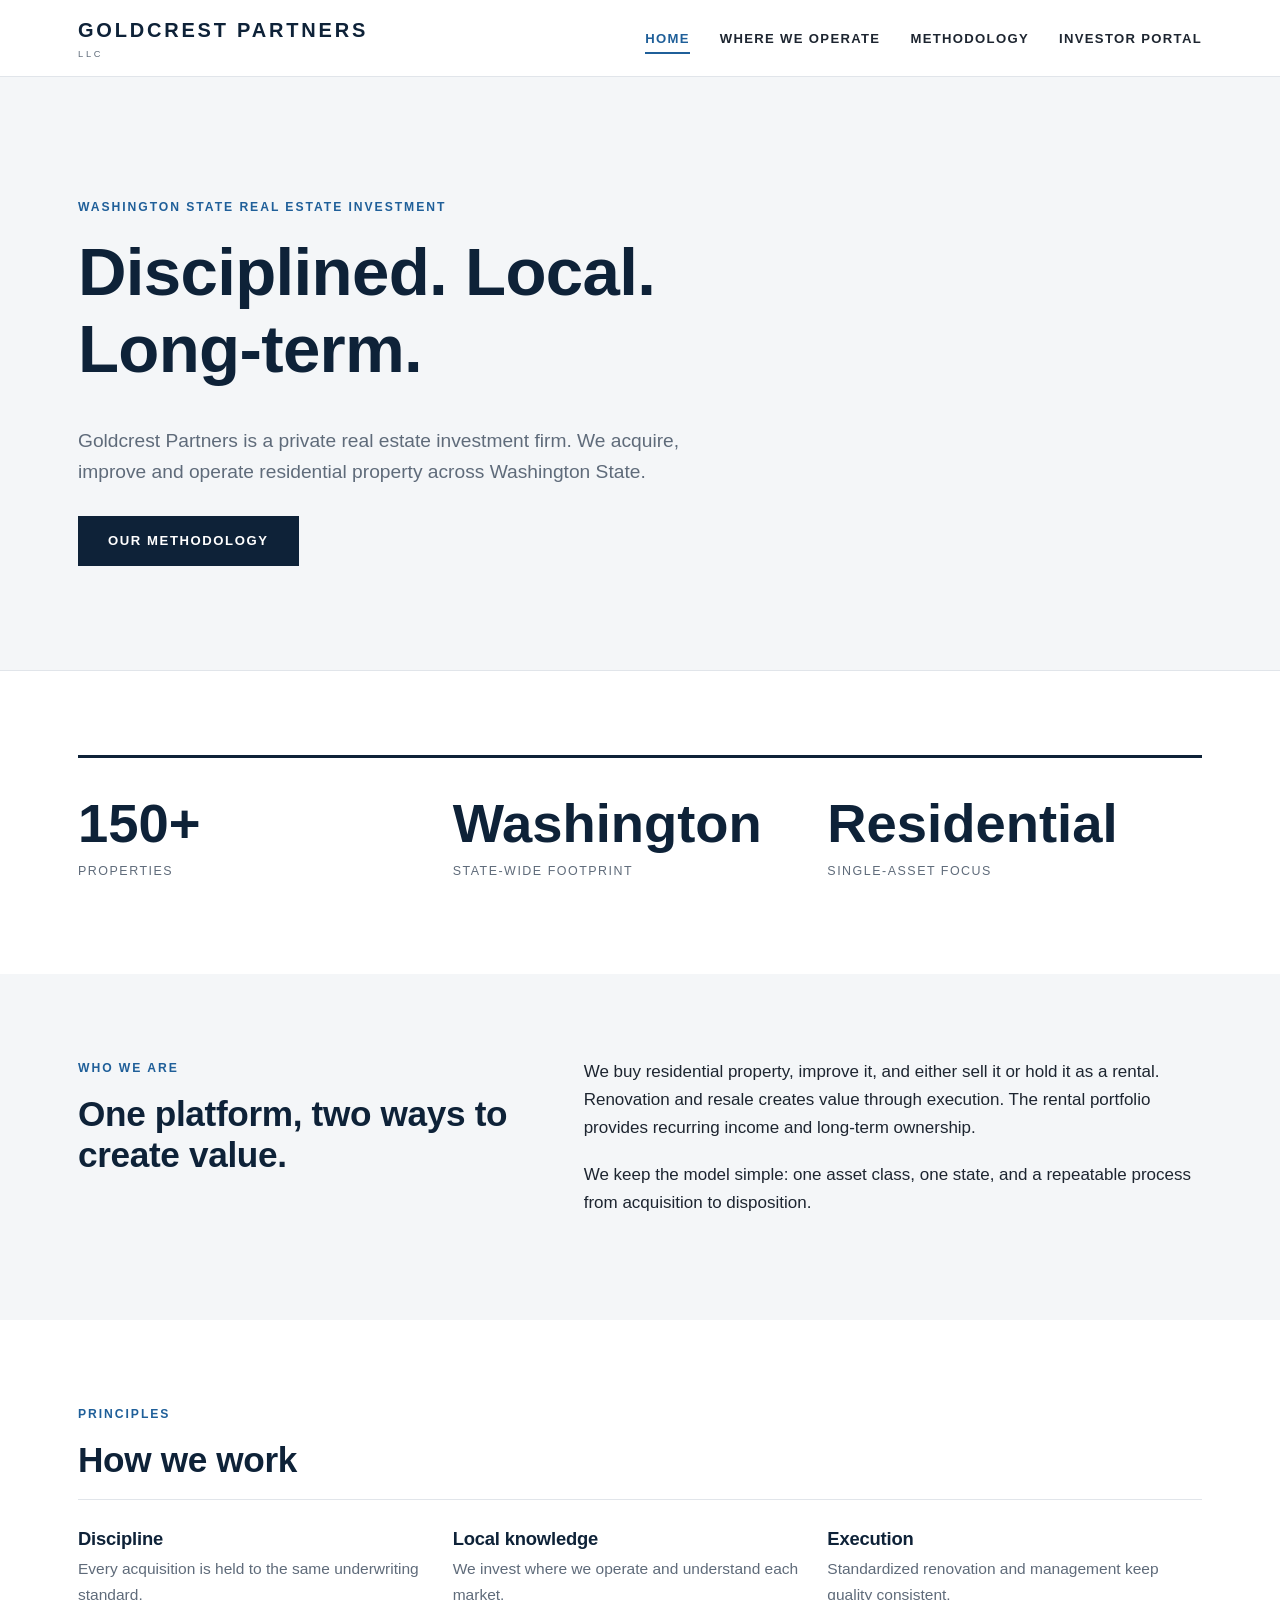
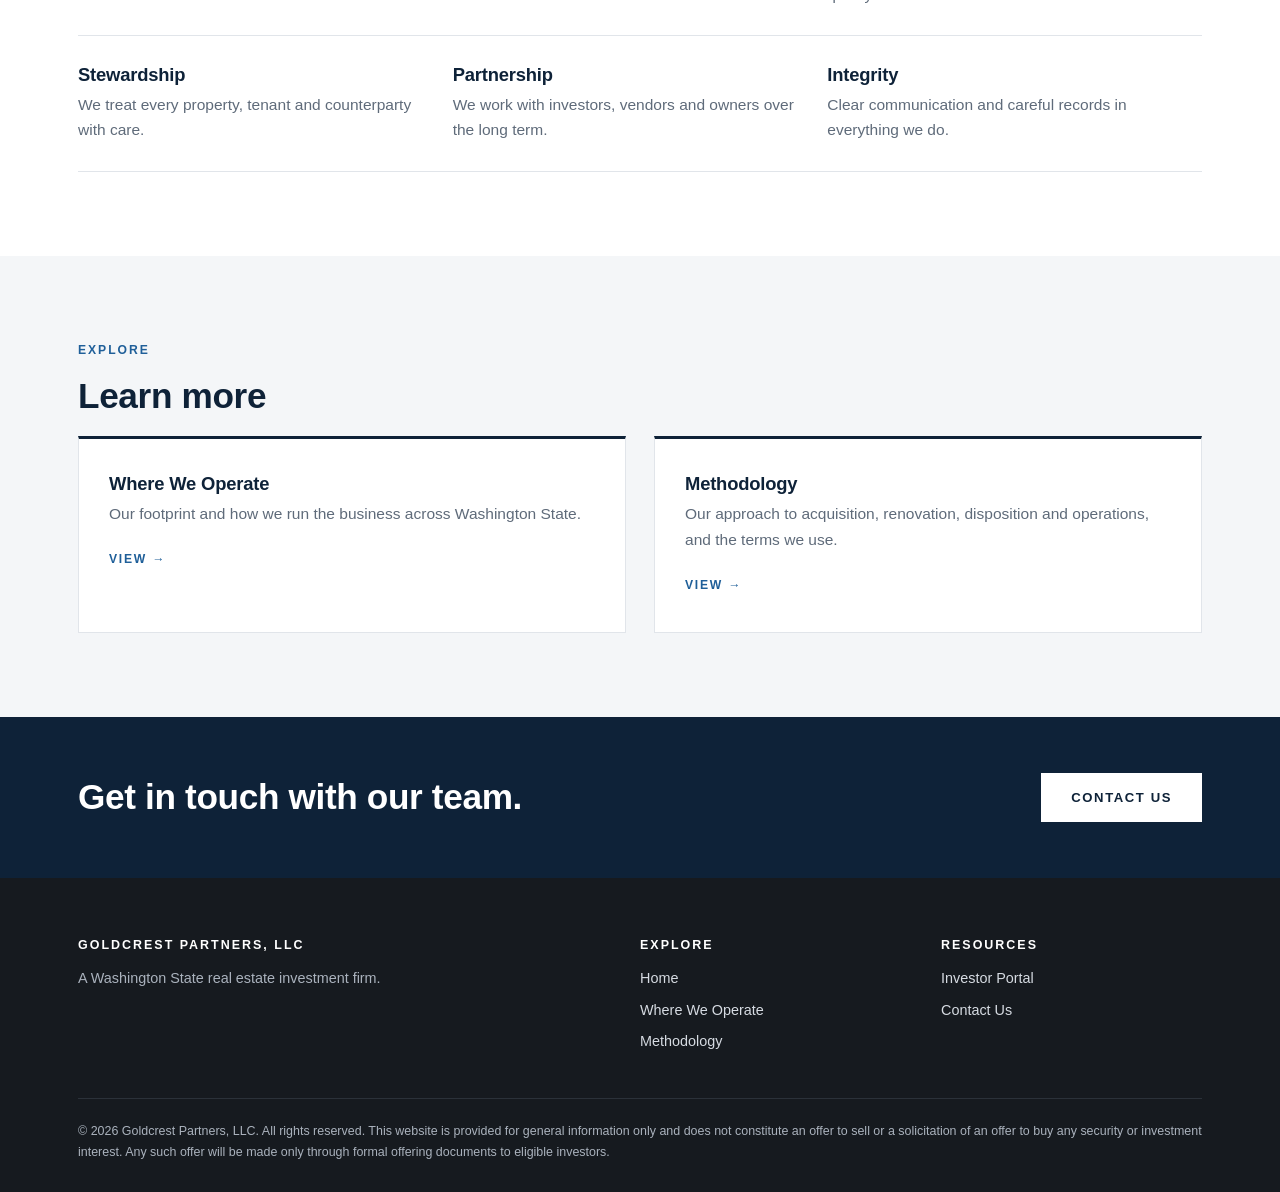
==== commit 4b19f5ff: "Move contact to footer, add server-side contact and portal endpoints, security headers Co-Authored-B" ====
--- a/goldcrest/index.html
+++ b/goldcrest/index.html
@@ -21,7 +21,7 @@
 <header class="site-header"><div class="wrap">
 <a class="brand" href="index.html" aria-label="Goldcrest Partners home">Goldcrest Partners<small>LLC</small></a>
 <button class="nav-toggle" aria-controls="site-nav" aria-expanded="false">Menu</button>
-<nav class="nav" id="site-nav" aria-label="Main"><ul><li><a href="index.html" aria-current="page">Home</a></li><li><a href="operations.html">Where We Operate</a></li><li><a href="methodology.html">Methodology</a></li><li><a href="contact.html">Contact</a></li><li><a href="portal.html">Investor Portal</a></li></ul></nav>
+<nav class="nav" id="site-nav" aria-label="Main"><ul><li><a href="index.html" aria-current="page">Home</a></li><li><a href="operations.html">Where We Operate</a></li><li><a href="methodology.html">Methodology</a></li><li><a href="portal.html">Investor Portal</a></li></ul></nav>
 </div></header>
 <main id="main">
 <div class="hero"><div class="wrap"><div class="kicker">Washington State Real Estate Investment</div>
@@ -48,11 +48,11 @@
 <div class="principle"><h3>Integrity</h3><p>Clear communication and careful records in everything we do.</p></div>
 </div></div></section>
 <section class="alt"><div class="wrap"><div class="kicker">Explore</div><h2>Learn more</h2>
-<div class="cards">
+<div class="cards two">
 <a class="cardlink" href="operations.html"><h3>Where We Operate</h3><p>Our footprint and how we run the business across Washington State.</p><span class="more">View &rarr;</span></a>
 <a class="cardlink" href="methodology.html"><h3>Methodology</h3><p>Our approach to acquisition, renovation, disposition and operations, and the terms we use.</p><span class="more">View &rarr;</span></a>
-<a class="cardlink" href="contact.html"><h3>Contact</h3><p>Reach our team about investing, selling a property or working together.</p><span class="more">View &rarr;</span></a>
 </div></div></section>
+<section class="band"><div class="wrap"><h2>Get in touch with our team.</h2><a class="btn" href="contact.html">Contact Us</a></div></section>
 </main>
 <footer class="site-footer"><div class="wrap">
 <div class="foot-grid">
--- a/goldcrest/css/styles.css
+++ b/goldcrest/css/styles.css
@@ -104,3 +104,11 @@
   section{padding:56px 0}
   .hero{padding:72px 0 64px}
 }
+.form-msg.err{border-left-color:#b3261e;background:#fdecea}
+.band{background:var(--navy);color:#fff;padding:56px 0}
+.band .wrap{display:flex;align-items:center;justify-content:space-between;gap:24px;flex-wrap:wrap}
+.band h2{color:#fff;margin:0}
+.band .btn{background:#fff;color:var(--navy)}
+.band .btn:hover{background:#dbe6f2;color:var(--navy)}
+.cards.two{grid-template-columns:repeat(2,1fr)}
+@media(max-width:860px){.cards.two{grid-template-columns:1fr}}
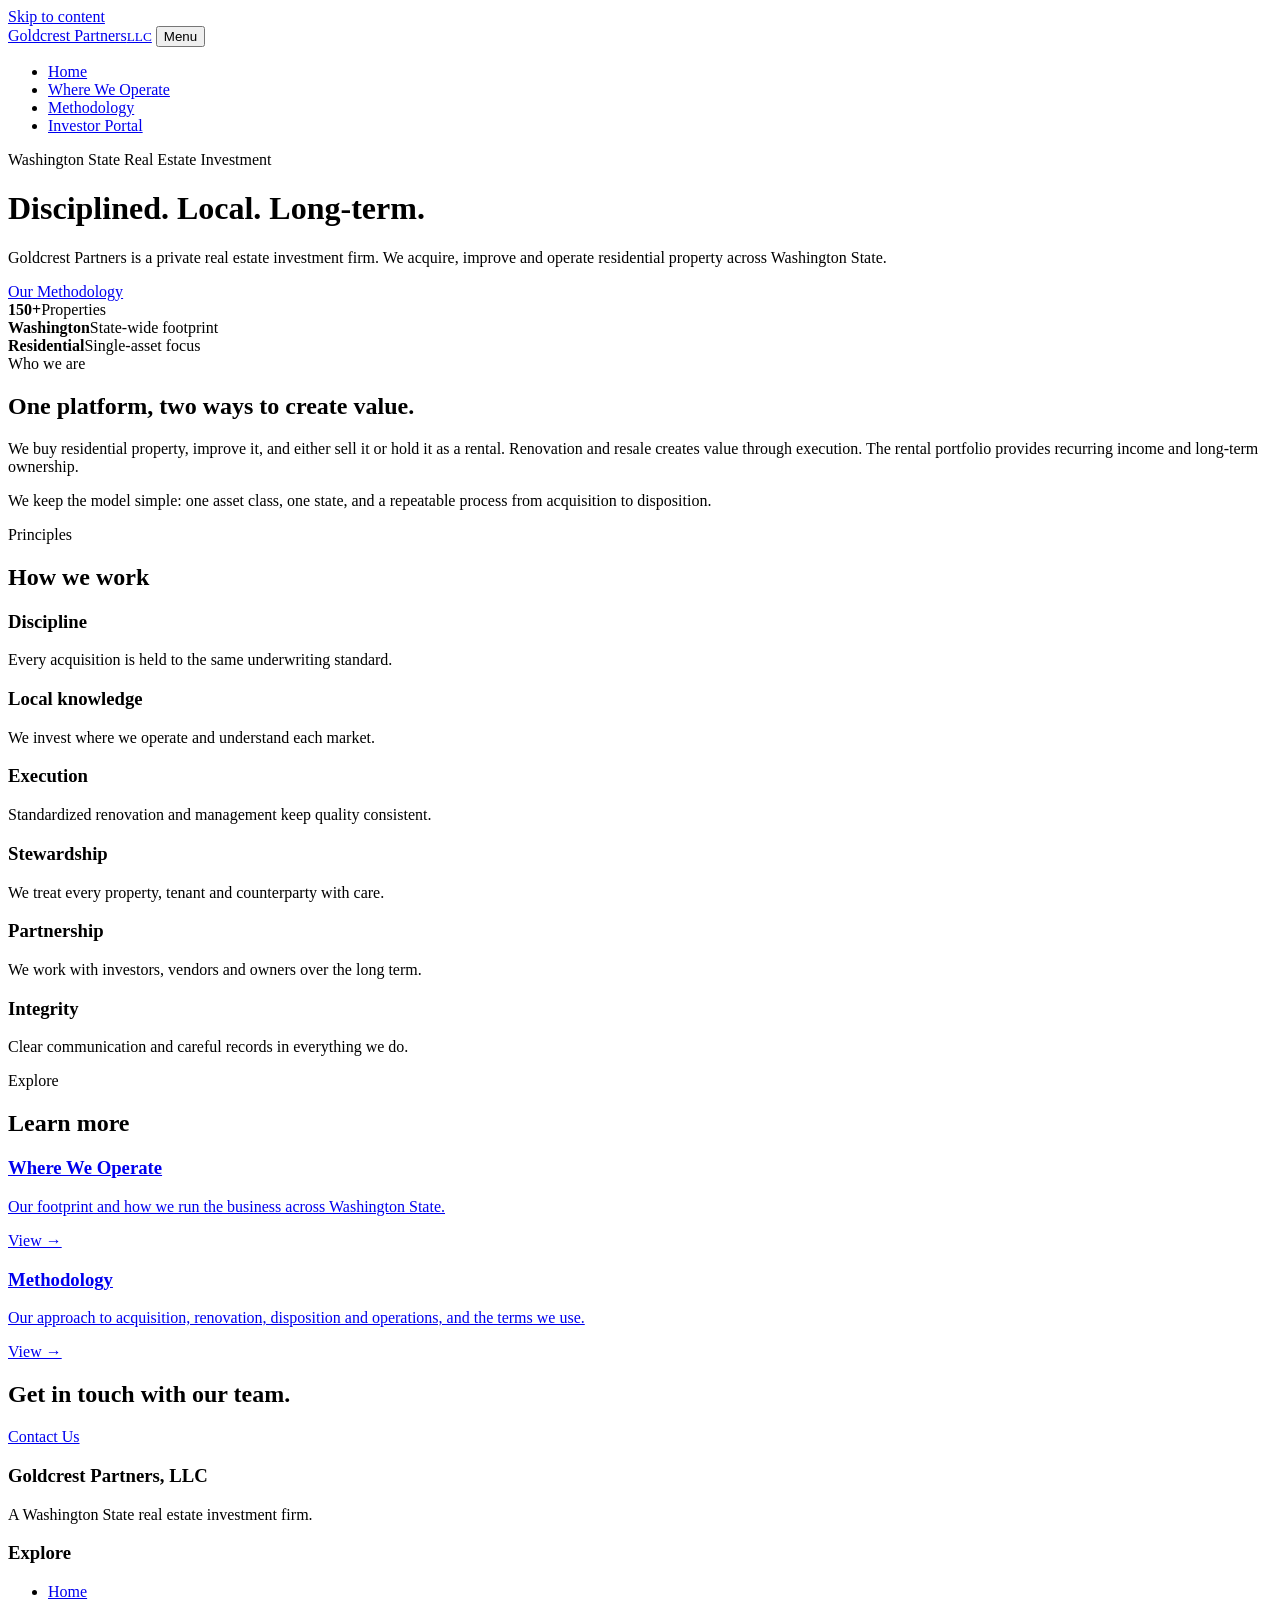
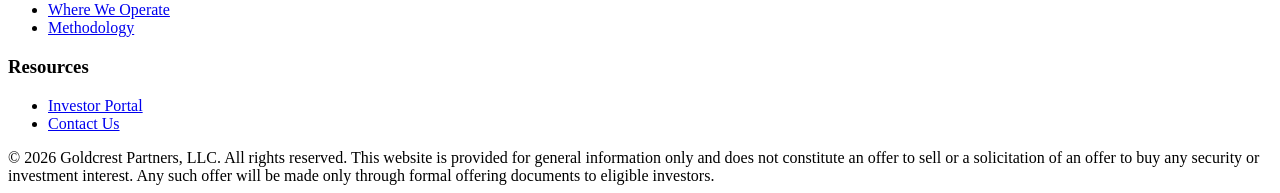
==== commit 2697e0dc: "Add clean URLs (/work, /investors, ...) and domain deployment steps Co-Authored-By: Claude Sonnet 5." ====
--- a/goldcrest/index.html
+++ b/goldcrest/index.html
@@ -12,22 +12,22 @@
 <meta property="og:title" content="Goldcrest Partners, LLC | Washington State Real Estate">
 <meta property="og:description" content="Goldcrest Partners, LLC is a Washington State real estate investment firm focused on residential renovation, resale and rental.">
 <meta property="og:url" content="https://www.example.com/">
-<link rel="icon" href="favicon.svg" type="image/svg+xml">
-<link rel="stylesheet" href="css/styles.css">
+<link rel="icon" href="/favicon.svg" type="image/svg+xml">
+<link rel="stylesheet" href="/css/styles.css">
 <script type="application/ld+json">{"@context":"https://schema.org","@type":"Organization","name":"Goldcrest Partners, LLC","url":"https://www.example.com/","description":"Washington State real estate investment firm."}</script>
 </head>
 <body>
 <a class="skip" href="#main">Skip to content</a>
 <header class="site-header"><div class="wrap">
-<a class="brand" href="index.html" aria-label="Goldcrest Partners home">Goldcrest Partners<small>LLC</small></a>
+<a class="brand" href="/" aria-label="Goldcrest Partners home">Goldcrest Partners<small>LLC</small></a>
 <button class="nav-toggle" aria-controls="site-nav" aria-expanded="false">Menu</button>
-<nav class="nav" id="site-nav" aria-label="Main"><ul><li><a href="index.html" aria-current="page">Home</a></li><li><a href="operations.html">Where We Operate</a></li><li><a href="methodology.html">Methodology</a></li><li><a href="portal.html">Investor Portal</a></li></ul></nav>
+<nav class="nav" id="site-nav" aria-label="Main"><ul><li><a href="/" aria-current="page">Home</a></li><li><a href="/work">Where We Operate</a></li><li><a href="/methodology">Methodology</a></li><li><a href="/investors">Investor Portal</a></li></ul></nav>
 </div></header>
 <main id="main">
 <div class="hero"><div class="wrap"><div class="kicker">Washington State Real Estate Investment</div>
 <h1>Disciplined. Local. Long-term.</h1>
 <p class="lead">Goldcrest Partners is a private real estate investment firm. We acquire, improve and operate residential property across Washington State.</p>
-<a class="btn" href="methodology.html">Our Methodology</a></div></div>
+<a class="btn" href="/methodology">Our Methodology</a></div></div>
 <section><div class="wrap"><div class="stats">
 <div class="stat"><strong>150+</strong><span>Properties</span></div>
 <div class="stat"><strong>Washington</strong><span>State-wide footprint</span></div>
@@ -49,19 +49,19 @@
 </div></div></section>
 <section class="alt"><div class="wrap"><div class="kicker">Explore</div><h2>Learn more</h2>
 <div class="cards two">
-<a class="cardlink" href="operations.html"><h3>Where We Operate</h3><p>Our footprint and how we run the business across Washington State.</p><span class="more">View &rarr;</span></a>
-<a class="cardlink" href="methodology.html"><h3>Methodology</h3><p>Our approach to acquisition, renovation, disposition and operations, and the terms we use.</p><span class="more">View &rarr;</span></a>
+<a class="cardlink" href="/work"><h3>Where We Operate</h3><p>Our footprint and how we run the business across Washington State.</p><span class="more">View &rarr;</span></a>
+<a class="cardlink" href="/methodology"><h3>Methodology</h3><p>Our approach to acquisition, renovation, disposition and operations, and the terms we use.</p><span class="more">View &rarr;</span></a>
 </div></div></section>
-<section class="band"><div class="wrap"><h2>Get in touch with our team.</h2><a class="btn" href="contact.html">Contact Us</a></div></section>
+<section class="band"><div class="wrap"><h2>Get in touch with our team.</h2><a class="btn" href="/contact">Contact Us</a></div></section>
 </main>
 <footer class="site-footer"><div class="wrap">
 <div class="foot-grid">
 <div><h3>Goldcrest Partners, LLC</h3><p>A Washington State real estate investment firm.</p></div>
-<div><h3>Explore</h3><ul><li><a href="index.html">Home</a></li><li><a href="operations.html">Where We Operate</a></li><li><a href="methodology.html">Methodology</a></li></ul></div>
-<div><h3>Resources</h3><ul><li><a href="portal.html">Investor Portal</a></li><li><a href="contact.html">Contact Us</a></li></ul></div>
+<div><h3>Explore</h3><ul><li><a href="/">Home</a></li><li><a href="/work">Where We Operate</a></li><li><a href="/methodology">Methodology</a></li></ul></div>
+<div><h3>Resources</h3><ul><li><a href="/investors">Investor Portal</a></li><li><a href="/contact">Contact Us</a></li></ul></div>
 </div>
 <div class="legal">&copy; 2026 Goldcrest Partners, LLC. All rights reserved. This website is provided for general information only and does not constitute an offer to sell or a solicitation of an offer to buy any security or investment interest. Any such offer will be made only through formal offering documents to eligible investors.</div>
 </div></footer>
-<script src="js/main.js"></script>
+<script src="/js/main.js"></script>
 </body>
 </html>
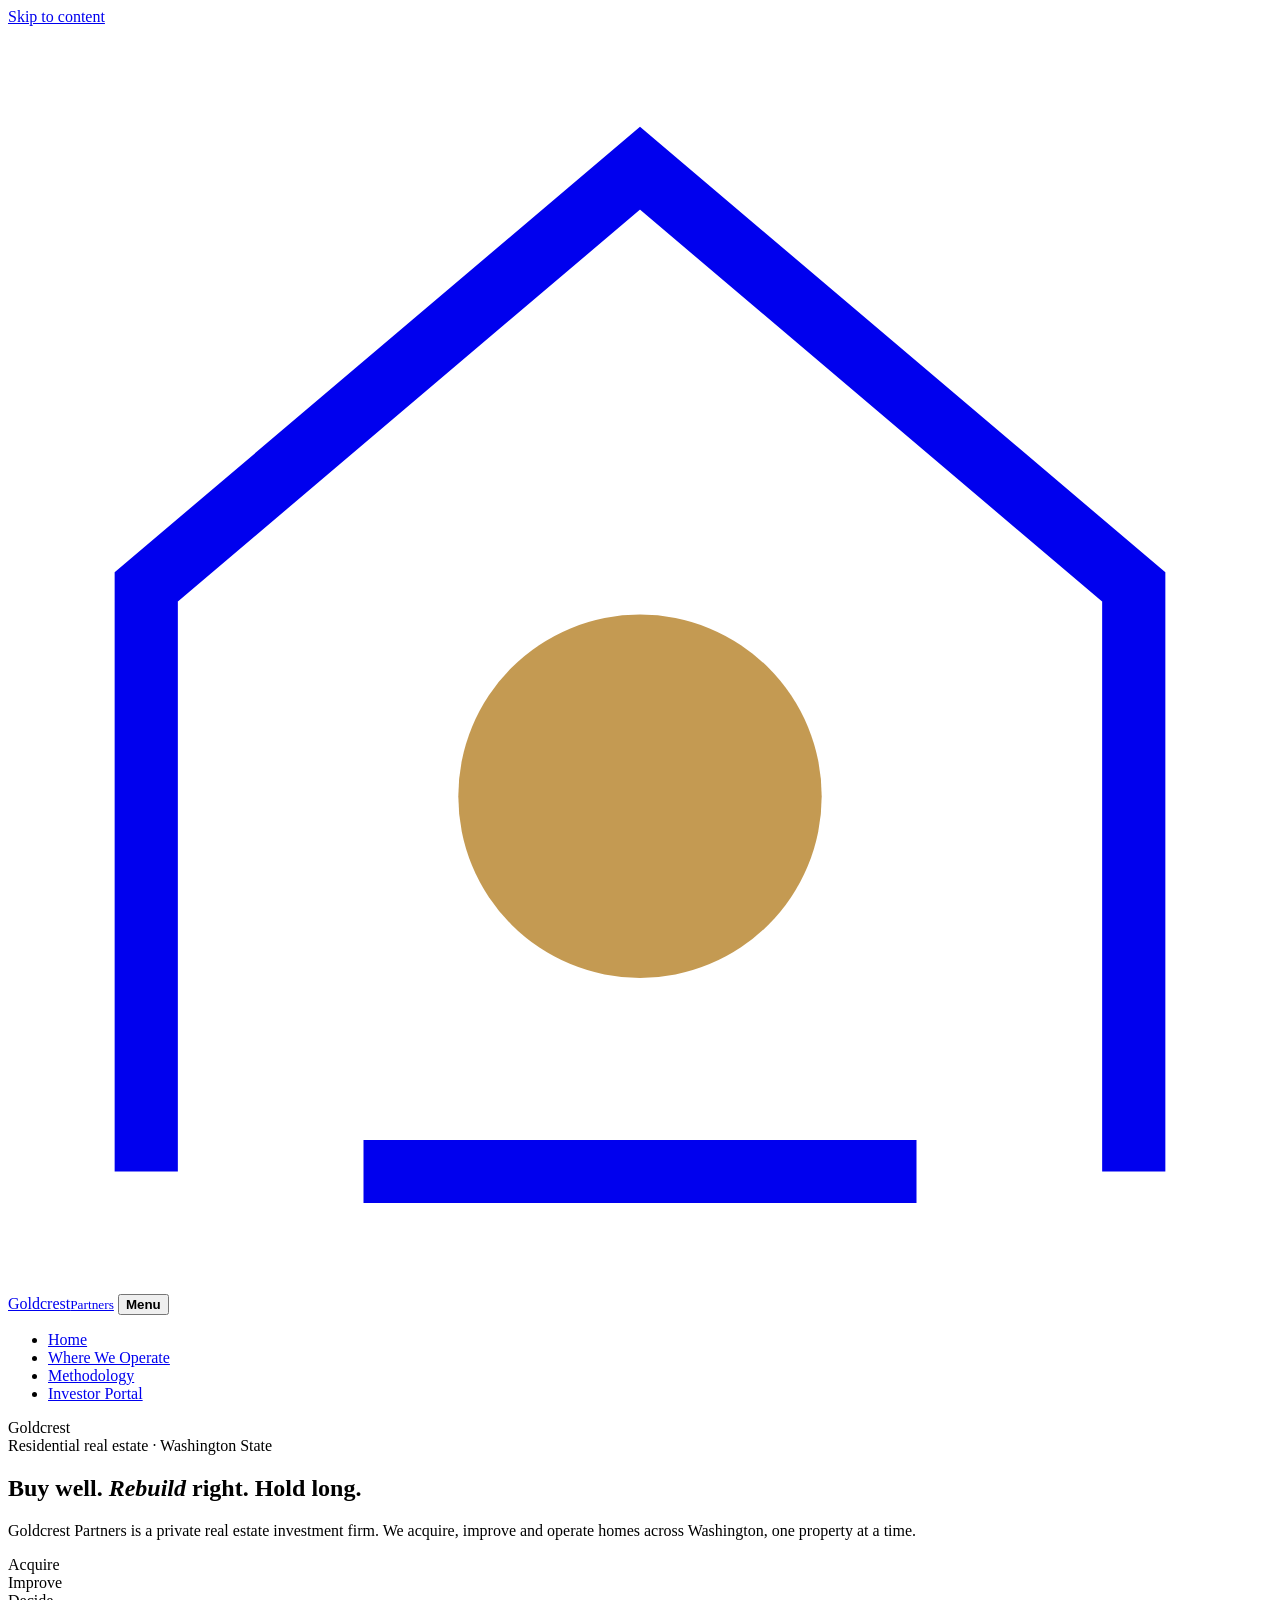
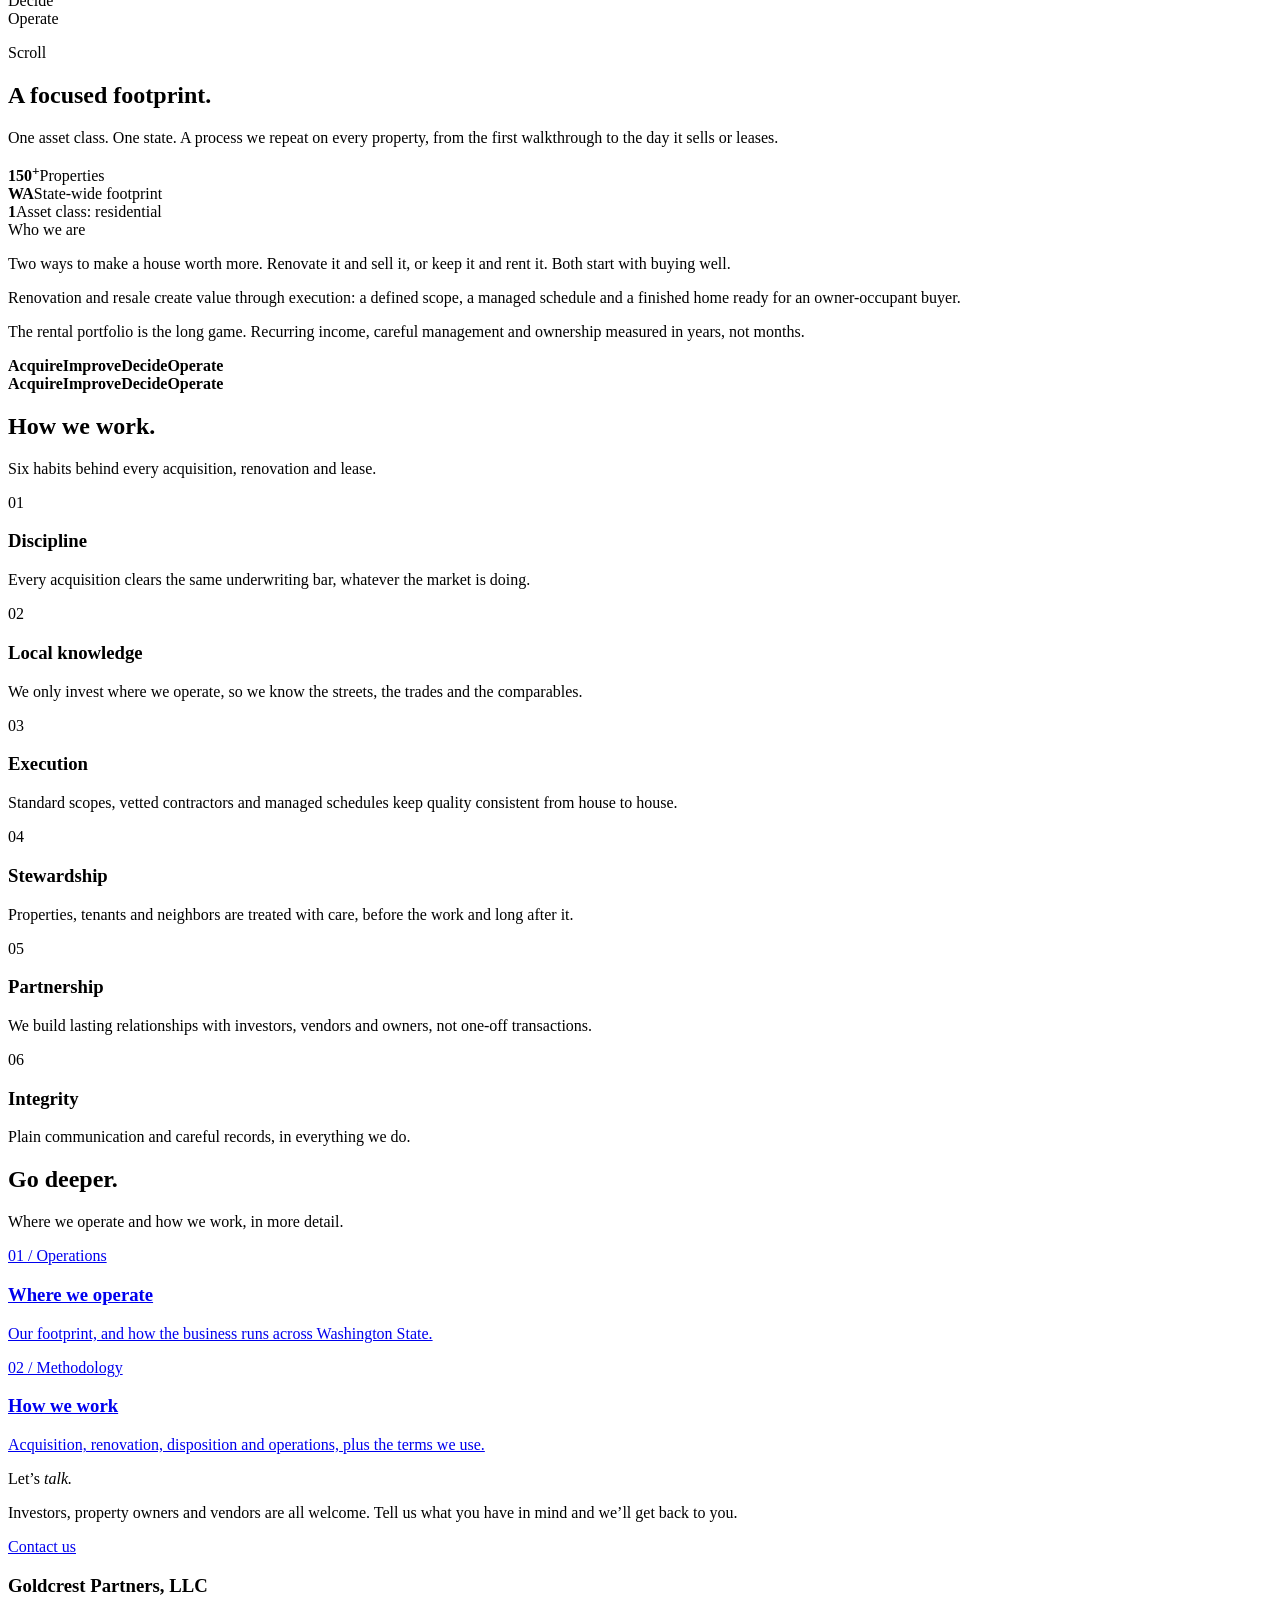
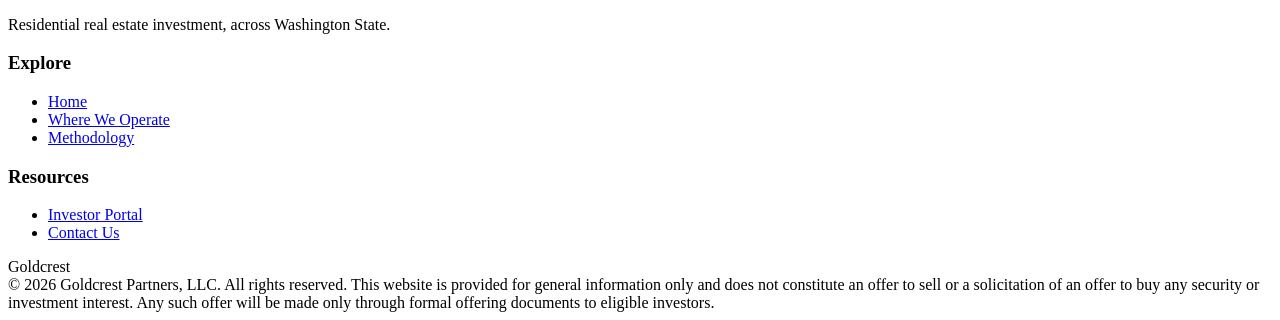
==== commit 616aae19: "Redesign Goldcrest site with scroll-driven motion and new type - Self-hosted Archivo variable font (" ====
--- a/goldcrest/index.html
+++ b/goldcrest/index.html
@@ -6,6 +6,7 @@
 <title>Goldcrest Partners, LLC | Washington State Real Estate</title>
 <meta name="description" content="Goldcrest Partners, LLC is a Washington State real estate investment firm focused on residential renovation, resale and rental.">
 <meta name="robots" content="index, follow">
+<meta name="theme-color" content="#12110e">
 <link rel="canonical" href="https://www.example.com/">
 <meta property="og:type" content="website">
 <meta property="og:site_name" content="Goldcrest Partners, LLC">
@@ -13,53 +14,75 @@
 <meta property="og:description" content="Goldcrest Partners, LLC is a Washington State real estate investment firm focused on residential renovation, resale and rental.">
 <meta property="og:url" content="https://www.example.com/">
 <link rel="icon" href="/favicon.svg" type="image/svg+xml">
+<link rel="preload" href="/fonts/archivo.woff2" as="font" type="font/woff2" crossorigin>
 <link rel="stylesheet" href="/css/styles.css">
+<script src="/js/boot.js"></script>
 <script type="application/ld+json">{"@context":"https://schema.org","@type":"Organization","name":"Goldcrest Partners, LLC","url":"https://www.example.com/","description":"Washington State real estate investment firm."}</script>
 </head>
 <body>
 <a class="skip" href="#main">Skip to content</a>
+<div class="progress" aria-hidden="true"></div>
+<div class="grain" aria-hidden="true"></div>
 <header class="site-header"><div class="wrap">
-<a class="brand" href="/" aria-label="Goldcrest Partners home">Goldcrest Partners<small>LLC</small></a>
-<button class="nav-toggle" aria-controls="site-nav" aria-expanded="false">Menu</button>
+<a class="brand" href="/" aria-label="Goldcrest Partners home"><svg viewBox="0 0 32 32" aria-hidden="true"><path d="M3.5 29V14.2L16 3.6l12.5 10.6V29" fill="none" stroke="currentColor" stroke-width="1.6"/><path d="M9 29h14" stroke="currentColor" stroke-width="1.6"/><circle cx="16" cy="19.5" r="4.6" fill="#c49a52"/></svg><span>Goldcrest</span><small>Partners</small></a>
+<button class="nav-toggle" aria-controls="site-nav" aria-expanded="false"><span></span><span></span><b class="sr">Menu</b></button>
 <nav class="nav" id="site-nav" aria-label="Main"><ul><li><a href="/" aria-current="page">Home</a></li><li><a href="/work">Where We Operate</a></li><li><a href="/methodology">Methodology</a></li><li><a href="/investors">Investor Portal</a></li></ul></nav>
 </div></header>
 <main id="main">
-<div class="hero"><div class="wrap"><div class="kicker">Washington State Real Estate Investment</div>
-<h1>Disciplined. Local. Long-term.</h1>
-<p class="lead">Goldcrest Partners is a private real estate investment firm. We acquire, improve and operate residential property across Washington State.</p>
-<a class="btn" href="/methodology">Our Methodology</a></div></div>
-<section><div class="wrap"><div class="stats">
-<div class="stat"><strong>150+</strong><span>Properties</span></div>
-<div class="stat"><strong>Washington</strong><span>State-wide footprint</span></div>
-<div class="stat"><strong>Residential</strong><span>Single-asset focus</span></div>
-</div></div></section>
-<section class="alt"><div class="wrap"><div class="split">
-<div><div class="kicker">Who we are</div><h2>One platform, two ways to create value.</h2></div>
-<div><p>We buy residential property, improve it, and either sell it or hold it as a rental. Renovation and resale creates value through execution. The rental portfolio provides recurring income and long-term ownership.</p>
-<p>We keep the model simple: one asset class, one state, and a repeatable process from acquisition to disposition.</p></div>
-</div></div></section>
-<section><div class="wrap"><div class="kicker">Principles</div><h2>How we work</h2>
-<div class="principles">
-<div class="principle"><h3>Discipline</h3><p>Every acquisition is held to the same underwriting standard.</p></div>
-<div class="principle"><h3>Local knowledge</h3><p>We invest where we operate and understand each market.</p></div>
-<div class="principle"><h3>Execution</h3><p>Standardized renovation and management keep quality consistent.</p></div>
-<div class="principle"><h3>Stewardship</h3><p>We treat every property, tenant and counterparty with care.</p></div>
-<div class="principle"><h3>Partnership</h3><p>We work with investors, vendors and owners over the long term.</p></div>
-<div class="principle"><h3>Integrity</h3><p>Clear communication and careful records in everything we do.</p></div>
-</div></div></section>
-<section class="alt"><div class="wrap"><div class="kicker">Explore</div><h2>Learn more</h2>
-<div class="cards two">
-<a class="cardlink" href="/work"><h3>Where We Operate</h3><p>Our footprint and how we run the business across Washington State.</p><span class="more">View &rarr;</span></a>
-<a class="cardlink" href="/methodology"><h3>Methodology</h3><p>Our approach to acquisition, renovation, disposition and operations, and the terms we use.</p><span class="more">View &rarr;</span></a>
-</div></div></section>
-<section class="band"><div class="wrap"><h2>Get in touch with our team.</h2><a class="btn" href="/contact">Contact Us</a></div></section>
+<section class="hero dark">
+<div class="wordmark" aria-hidden="true">Goldcrest</div>
+<div class="wrap">
+<div class="kicker" data-reveal data-delay="80">Residential real estate &middot; Washington State</div>
+<h1 class="hero-title" data-split data-noexit><span class="ln">Buy well.</span> <span class="ln"><em>Rebuild</em> right.</span> <span class="ln">Hold long.</span></h1>
+<div class="hero-foot">
+<p class="lead" data-reveal data-delay="500">Goldcrest Partners is a private real estate investment firm. We acquire, improve and operate homes across Washington, one property at a time.</p>
+<p class="hero-meta" data-reveal data-delay="650">Acquire<br>Improve<br>Decide<br>Operate</p>
+<div class="cue" data-reveal data-delay="800"><i></i>Scroll</div>
+</div>
+</div>
+</section>
+<section><div class="wrap">
+<div class="sec-head"><h2 data-split>A focused footprint.</h2><p class="muted" data-reveal>One asset class. One state. A process we repeat on every property, from the first walkthrough to the day it sells or leases.</p></div>
+<div class="stats">
+<div class="stat" data-reveal><strong><span data-count="150">150</span><sup>+</sup></strong><span>Properties</span></div>
+<div class="stat" data-reveal data-end="0.6"><strong>WA</strong><span>State-wide footprint</span></div>
+<div class="stat" data-reveal data-end="0.52"><strong><span data-count="1">1</span></strong><span>Asset class: residential</span></div>
+</div>
+</div></section>
+<section class="tint"><div class="wrap statement-row">
+<div><div class="kicker" data-reveal>Who we are</div></div>
+<div>
+<p class="statement" data-split="fill" data-end="0.3">Two ways to make a house worth more. Renovate it and sell it, or keep it and rent it. Both start with buying well.</p>
+<div class="body">
+<p data-reveal>Renovation and resale create value through execution: a defined scope, a managed schedule and a finished home ready for an owner-occupant buyer.</p>
+<p data-reveal data-end="0.58">The rental portfolio is the long game. Recurring income, careful management and ownership measured in years, not months.</p>
+</div>
+</div>
+</div></section>
+<section class="dark marquee" aria-hidden="true"><div class="marquee-track"><div class="grp"><b>Acquire</b><i class="dot"></i><b class="o">Improve</b><i class="dot"></i><b>Decide</b><i class="dot"></i><b class="o">Operate</b><i class="dot"></i></div><div class="grp"><b>Acquire</b><i class="dot"></i><b class="o">Improve</b><i class="dot"></i><b>Decide</b><i class="dot"></i><b class="o">Operate</b><i class="dot"></i></div></div></section>
+<section><div class="wrap">
+<div class="sec-head"><h2 data-split>How we work.</h2><p class="muted" data-reveal>Six habits behind every acquisition, renovation and lease.</p></div>
+<div class="principles"><div class="principle" data-reveal data-end="0.7"><span class="no">01</span><h3>Discipline</h3><p>Every acquisition clears the same underwriting bar, whatever the market is doing.</p></div><div class="principle" data-reveal data-end="0.62"><span class="no">02</span><h3>Local knowledge</h3><p>We only invest where we operate, so we know the streets, the trades and the comparables.</p></div><div class="principle" data-reveal data-end="0.54"><span class="no">03</span><h3>Execution</h3><p>Standard scopes, vetted contractors and managed schedules keep quality consistent from house to house.</p></div><div class="principle" data-reveal data-end="0.7"><span class="no">04</span><h3>Stewardship</h3><p>Properties, tenants and neighbors are treated with care, before the work and long after it.</p></div><div class="principle" data-reveal data-end="0.62"><span class="no">05</span><h3>Partnership</h3><p>We build lasting relationships with investors, vendors and owners, not one-off transactions.</p></div><div class="principle" data-reveal data-end="0.54"><span class="no">06</span><h3>Integrity</h3><p>Plain communication and careful records, in everything we do.</p></div></div>
+</div></section>
+<section class="tint"><div class="wrap">
+<div class="sec-head"><h2 data-split>Go deeper.</h2><p class="muted" data-reveal>Where we operate and how we work, in more detail.</p></div>
+<div class="panels">
+<a class="panel" href="/work" data-reveal><span class="no">01 / Operations</span><span class="go" aria-hidden="true"></span><h3>Where we operate</h3><p>Our footprint, and how the business runs across Washington State.</p></a>
+<a class="panel" href="/methodology" data-reveal data-end="0.56"><span class="no">02 / Methodology</span><span class="go" aria-hidden="true"></span><h3>How we work</h3><p>Acquisition, renovation, disposition and operations, plus the terms we use.</p></a>
+</div>
+</div></section>
+<section class="dark cta"><div class="wrap">
+<p class="huge" data-split>Let&rsquo;s <em>talk.</em></p>
+<div class="cta-row" data-reveal><p>Investors, property owners and vendors are all welcome. Tell us what you have in mind and we&rsquo;ll get back to you.</p><a class="btn" href="/contact">Contact us <span class="arr"></span></a></div>
+</div></section>
 </main>
-<footer class="site-footer"><div class="wrap">
+<footer class="site-footer dark"><div class="wrap">
 <div class="foot-grid">
-<div><h3>Goldcrest Partners, LLC</h3><p>A Washington State real estate investment firm.</p></div>
-<div><h3>Explore</h3><ul><li><a href="/">Home</a></li><li><a href="/work">Where We Operate</a></li><li><a href="/methodology">Methodology</a></li></ul></div>
-<div><h3>Resources</h3><ul><li><a href="/investors">Investor Portal</a></li><li><a href="/contact">Contact Us</a></li></ul></div>
+<div data-reveal><h3>Goldcrest Partners, LLC</h3><p class="tag">Residential real estate investment, across Washington State.</p></div>
+<div data-reveal data-end="0.6"><h3>Explore</h3><ul><li><a href="/">Home</a></li><li><a href="/work">Where We Operate</a></li><li><a href="/methodology">Methodology</a></li></ul></div>
+<div data-reveal data-end="0.52"><h3>Resources</h3><ul><li><a href="/investors">Investor Portal</a></li><li><a href="/contact">Contact Us</a></li></ul></div>
 </div>
+<span class="foot-mark" data-split="chars" data-end="0.9" data-noexit aria-hidden="true">Goldcrest</span>
 <div class="legal">&copy; 2026 Goldcrest Partners, LLC. All rights reserved. This website is provided for general information only and does not constitute an offer to sell or a solicitation of an offer to buy any security or investment interest. Any such offer will be made only through formal offering documents to eligible investors.</div>
 </div></footer>
 <script src="/js/main.js"></script>
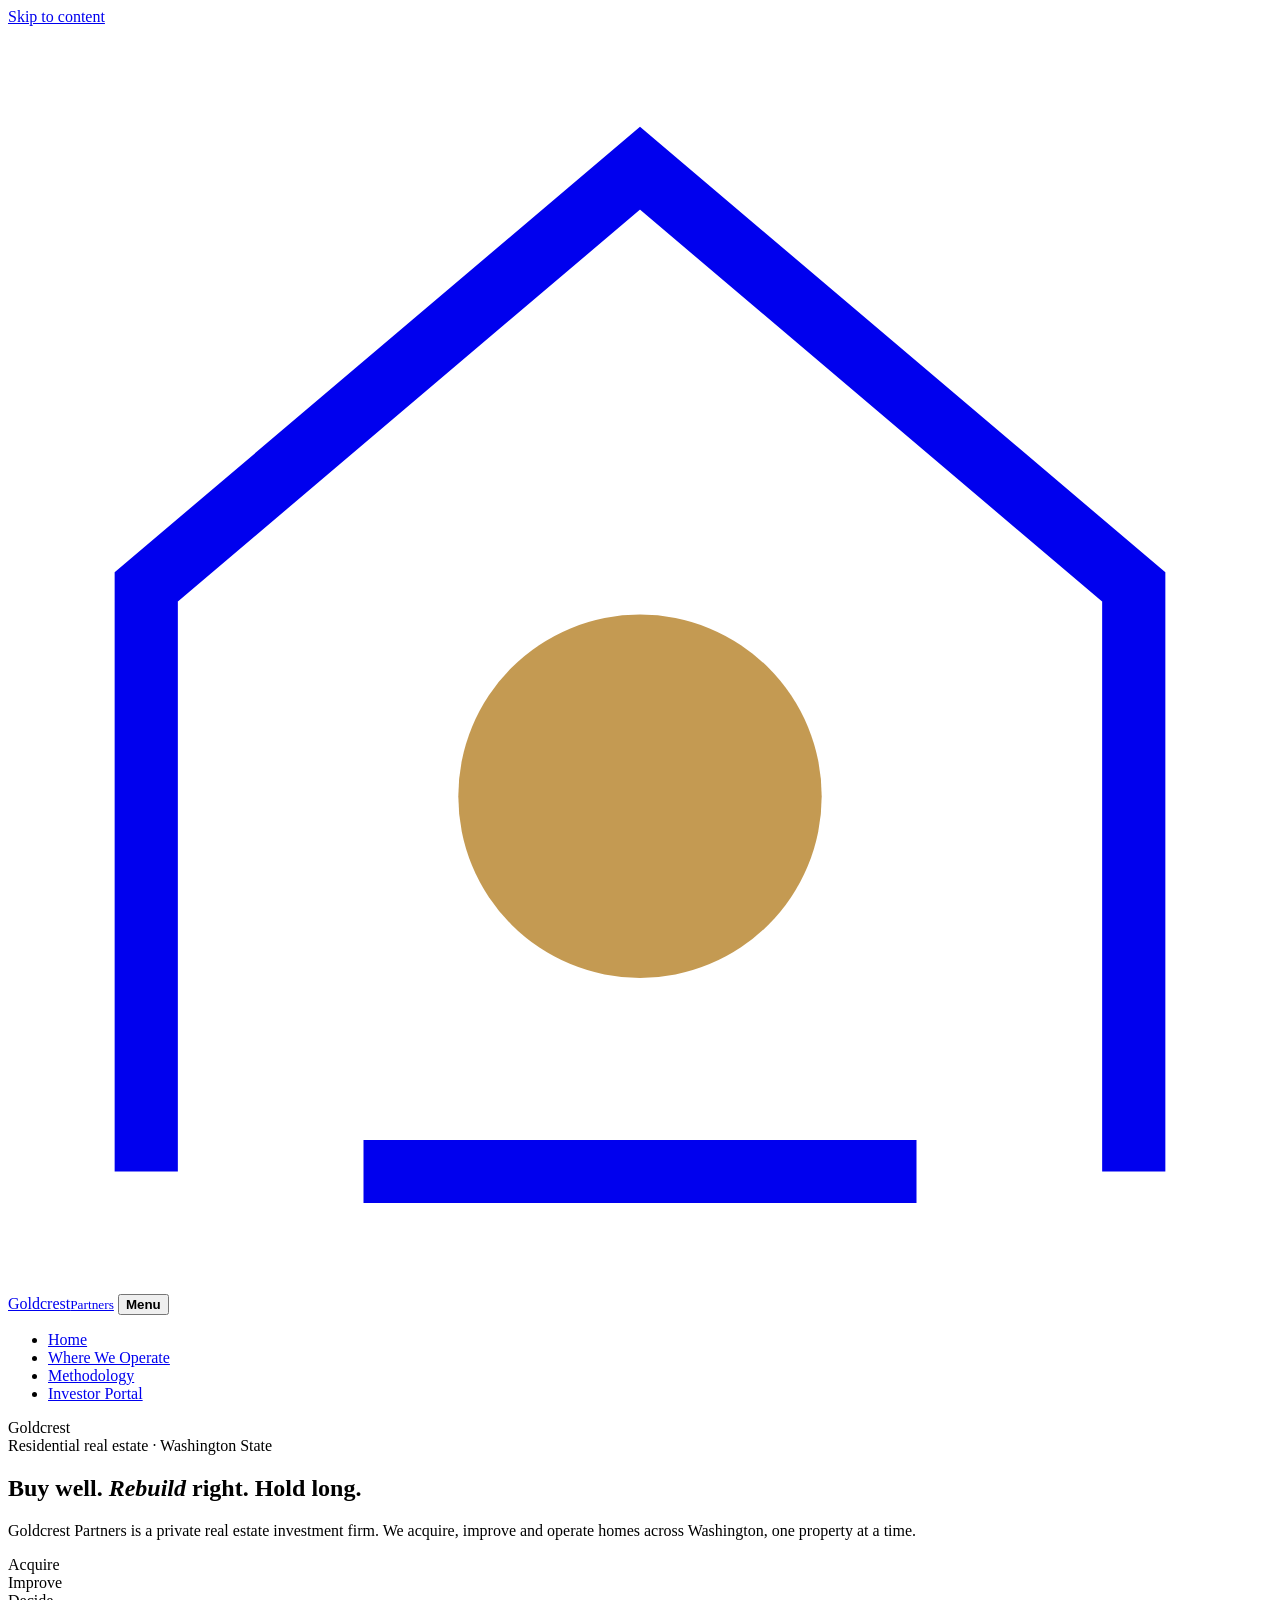
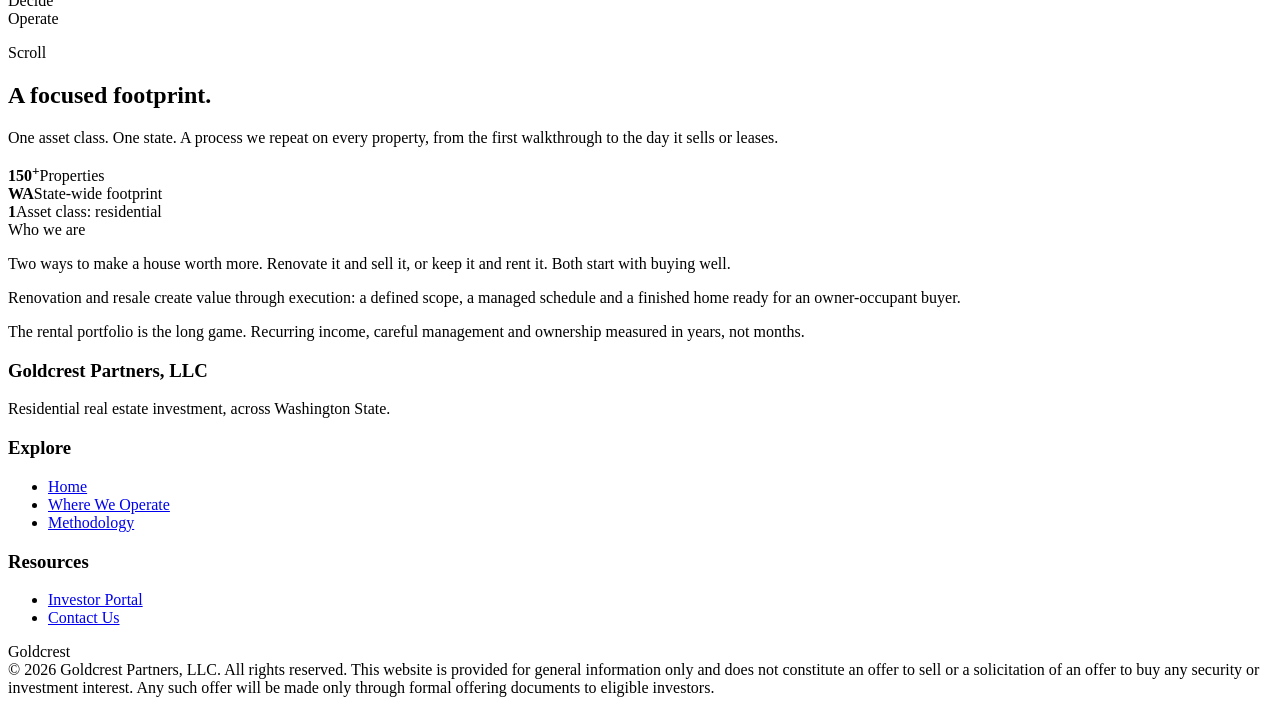
==== commit 1ed464a0: "Remove marquee, principles, link panels and CTA sections Drops the scrolling word band, the six numb" ====
--- a/goldcrest/index.html
+++ b/goldcrest/index.html
@@ -59,22 +59,6 @@
 </div>
 </div>
 </div></section>
-<section class="dark marquee" aria-hidden="true"><div class="marquee-track"><div class="grp"><b>Acquire</b><i class="dot"></i><b class="o">Improve</b><i class="dot"></i><b>Decide</b><i class="dot"></i><b class="o">Operate</b><i class="dot"></i></div><div class="grp"><b>Acquire</b><i class="dot"></i><b class="o">Improve</b><i class="dot"></i><b>Decide</b><i class="dot"></i><b class="o">Operate</b><i class="dot"></i></div></div></section>
-<section><div class="wrap">
-<div class="sec-head"><h2 data-split>How we work.</h2><p class="muted" data-reveal>Six habits behind every acquisition, renovation and lease.</p></div>
-<div class="principles"><div class="principle" data-reveal data-end="0.7"><span class="no">01</span><h3>Discipline</h3><p>Every acquisition clears the same underwriting bar, whatever the market is doing.</p></div><div class="principle" data-reveal data-end="0.62"><span class="no">02</span><h3>Local knowledge</h3><p>We only invest where we operate, so we know the streets, the trades and the comparables.</p></div><div class="principle" data-reveal data-end="0.54"><span class="no">03</span><h3>Execution</h3><p>Standard scopes, vetted contractors and managed schedules keep quality consistent from house to house.</p></div><div class="principle" data-reveal data-end="0.7"><span class="no">04</span><h3>Stewardship</h3><p>Properties, tenants and neighbors are treated with care, before the work and long after it.</p></div><div class="principle" data-reveal data-end="0.62"><span class="no">05</span><h3>Partnership</h3><p>We build lasting relationships with investors, vendors and owners, not one-off transactions.</p></div><div class="principle" data-reveal data-end="0.54"><span class="no">06</span><h3>Integrity</h3><p>Plain communication and careful records, in everything we do.</p></div></div>
-</div></section>
-<section class="tint"><div class="wrap">
-<div class="sec-head"><h2 data-split>Go deeper.</h2><p class="muted" data-reveal>Where we operate and how we work, in more detail.</p></div>
-<div class="panels">
-<a class="panel" href="/work" data-reveal><span class="no">01 / Operations</span><span class="go" aria-hidden="true"></span><h3>Where we operate</h3><p>Our footprint, and how the business runs across Washington State.</p></a>
-<a class="panel" href="/methodology" data-reveal data-end="0.56"><span class="no">02 / Methodology</span><span class="go" aria-hidden="true"></span><h3>How we work</h3><p>Acquisition, renovation, disposition and operations, plus the terms we use.</p></a>
-</div>
-</div></section>
-<section class="dark cta"><div class="wrap">
-<p class="huge" data-split>Let&rsquo;s <em>talk.</em></p>
-<div class="cta-row" data-reveal><p>Investors, property owners and vendors are all welcome. Tell us what you have in mind and we&rsquo;ll get back to you.</p><a class="btn" href="/contact">Contact us <span class="arr"></span></a></div>
-</div></section>
 </main>
 <footer class="site-footer dark"><div class="wrap">
 <div class="foot-grid">
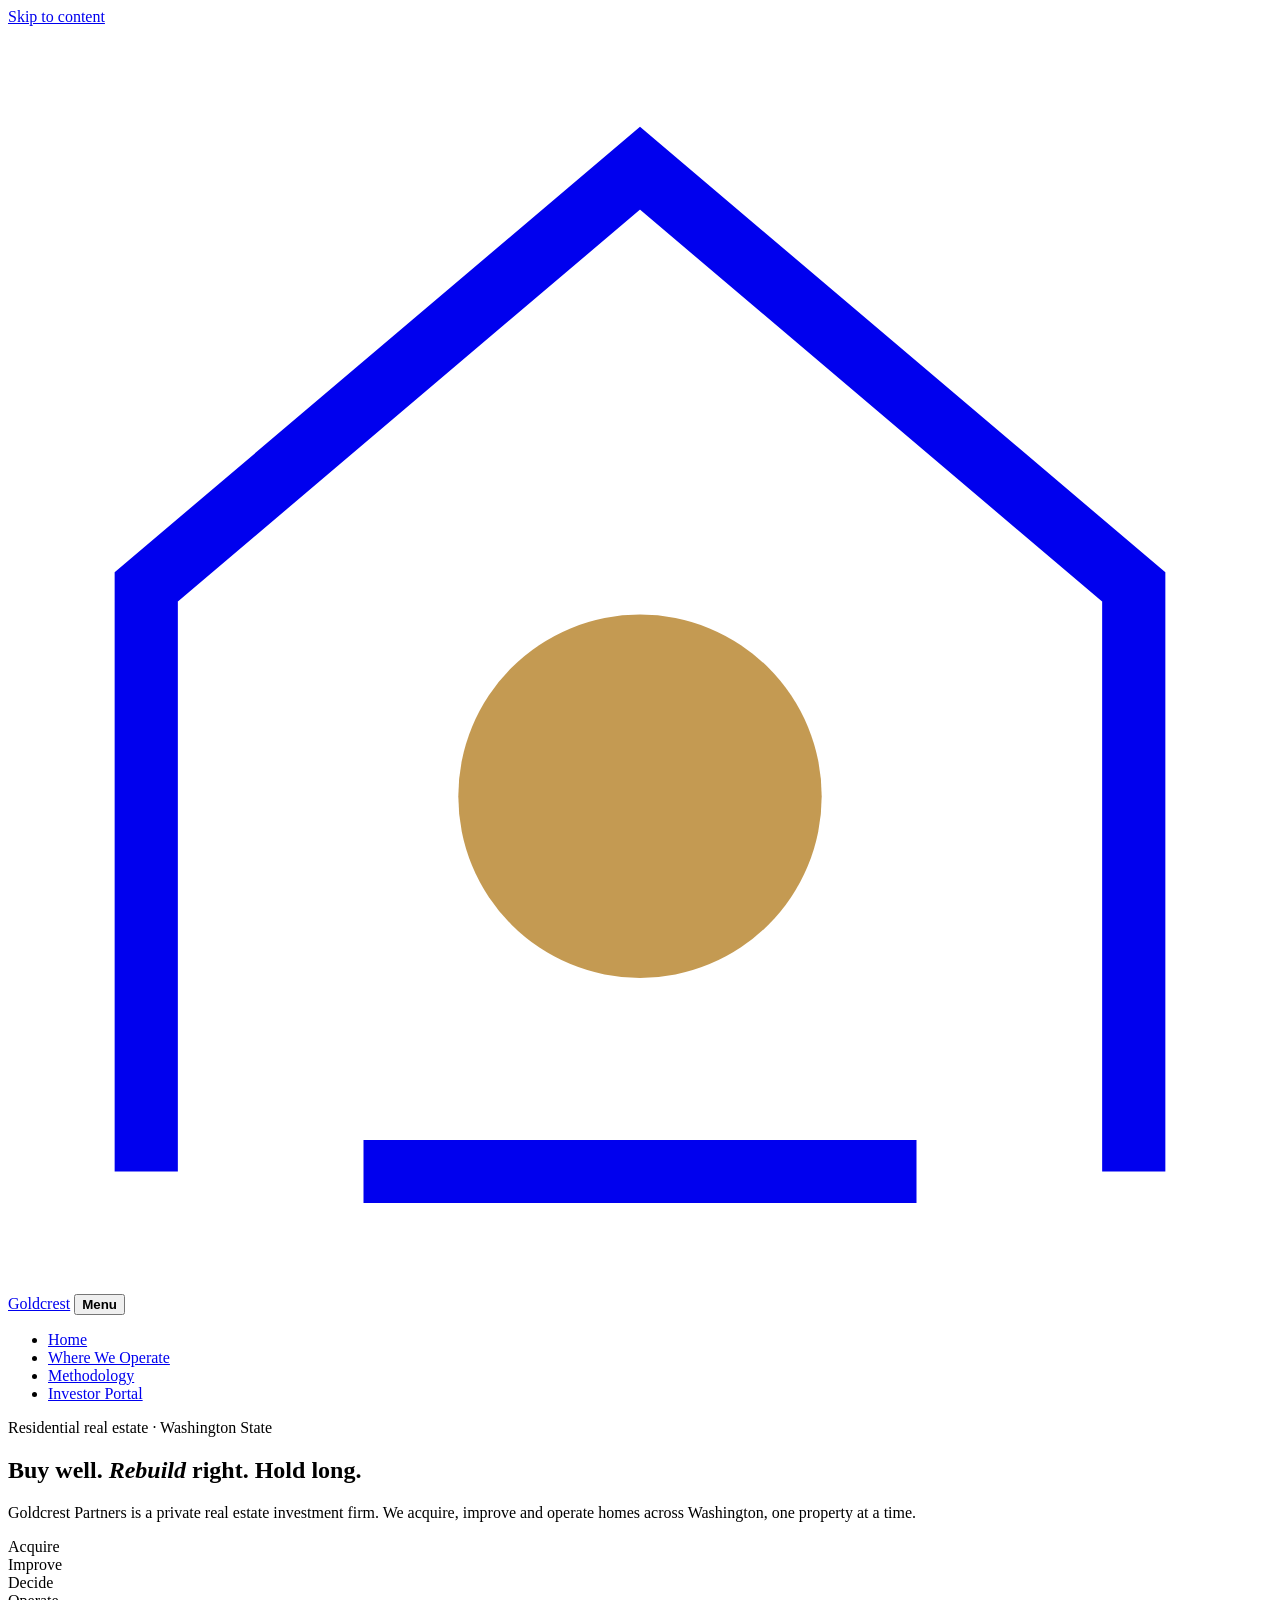
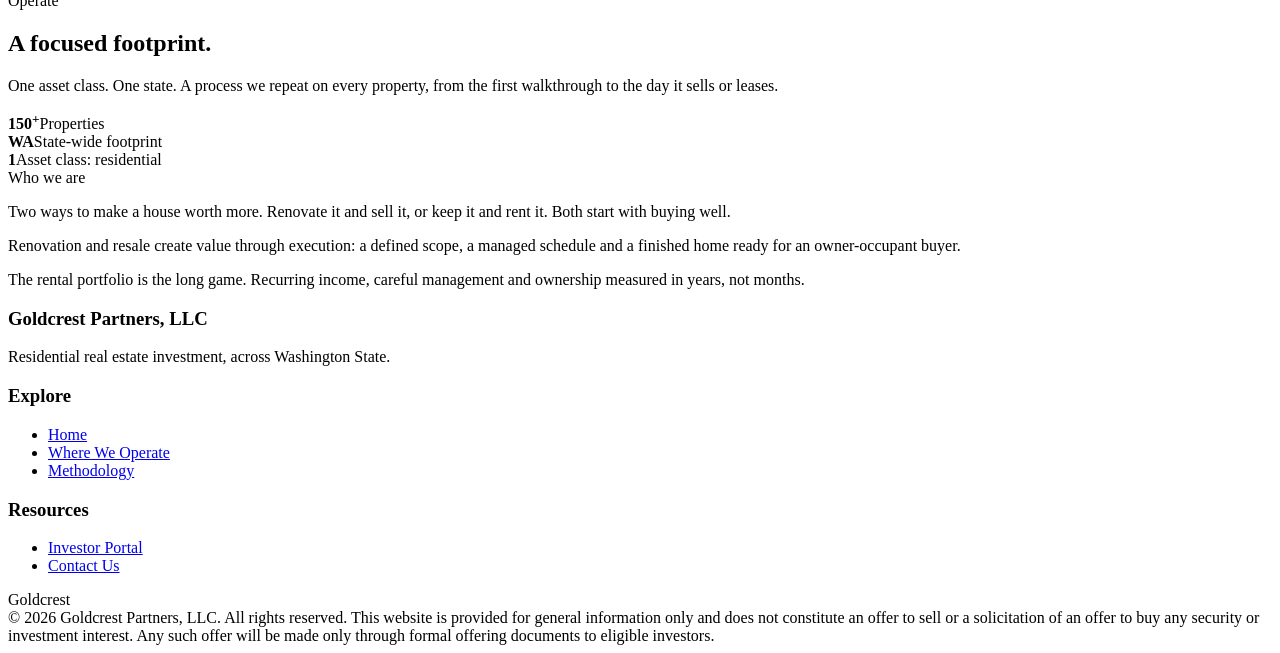
==== commit 54e7a96b: "Remove hero background wordmark, dashes, grid lines and scroll cue Drops the outlined "Goldcrest" te" ====
--- a/goldcrest/index.html
+++ b/goldcrest/index.html
@@ -24,20 +24,18 @@
 <div class="progress" aria-hidden="true"></div>
 <div class="grain" aria-hidden="true"></div>
 <header class="site-header"><div class="wrap">
-<a class="brand" href="/" aria-label="Goldcrest Partners home"><svg viewBox="0 0 32 32" aria-hidden="true"><path d="M3.5 29V14.2L16 3.6l12.5 10.6V29" fill="none" stroke="currentColor" stroke-width="1.6"/><path d="M9 29h14" stroke="currentColor" stroke-width="1.6"/><circle cx="16" cy="19.5" r="4.6" fill="#c49a52"/></svg><span>Goldcrest</span><small>Partners</small></a>
+<a class="brand" href="/" aria-label="Goldcrest Partners home"><svg viewBox="0 0 32 32" aria-hidden="true"><path d="M3.5 29V14.2L16 3.6l12.5 10.6V29" fill="none" stroke="currentColor" stroke-width="1.6"/><path d="M9 29h14" stroke="currentColor" stroke-width="1.6"/><circle cx="16" cy="19.5" r="4.6" fill="#c49a52"/></svg><span>Goldcrest</span></a>
 <button class="nav-toggle" aria-controls="site-nav" aria-expanded="false"><span></span><span></span><b class="sr">Menu</b></button>
 <nav class="nav" id="site-nav" aria-label="Main"><ul><li><a href="/" aria-current="page">Home</a></li><li><a href="/work">Where We Operate</a></li><li><a href="/methodology">Methodology</a></li><li><a href="/investors">Investor Portal</a></li></ul></nav>
 </div></header>
 <main id="main">
 <section class="hero dark">
-<div class="wordmark" aria-hidden="true">Goldcrest</div>
 <div class="wrap">
 <div class="kicker" data-reveal data-delay="80">Residential real estate &middot; Washington State</div>
 <h1 class="hero-title" data-split data-noexit><span class="ln">Buy well.</span> <span class="ln"><em>Rebuild</em> right.</span> <span class="ln">Hold long.</span></h1>
 <div class="hero-foot">
 <p class="lead" data-reveal data-delay="500">Goldcrest Partners is a private real estate investment firm. We acquire, improve and operate homes across Washington, one property at a time.</p>
 <p class="hero-meta" data-reveal data-delay="650">Acquire<br>Improve<br>Decide<br>Operate</p>
-<div class="cue" data-reveal data-delay="800"><i></i>Scroll</div>
 </div>
 </div>
 </section>
